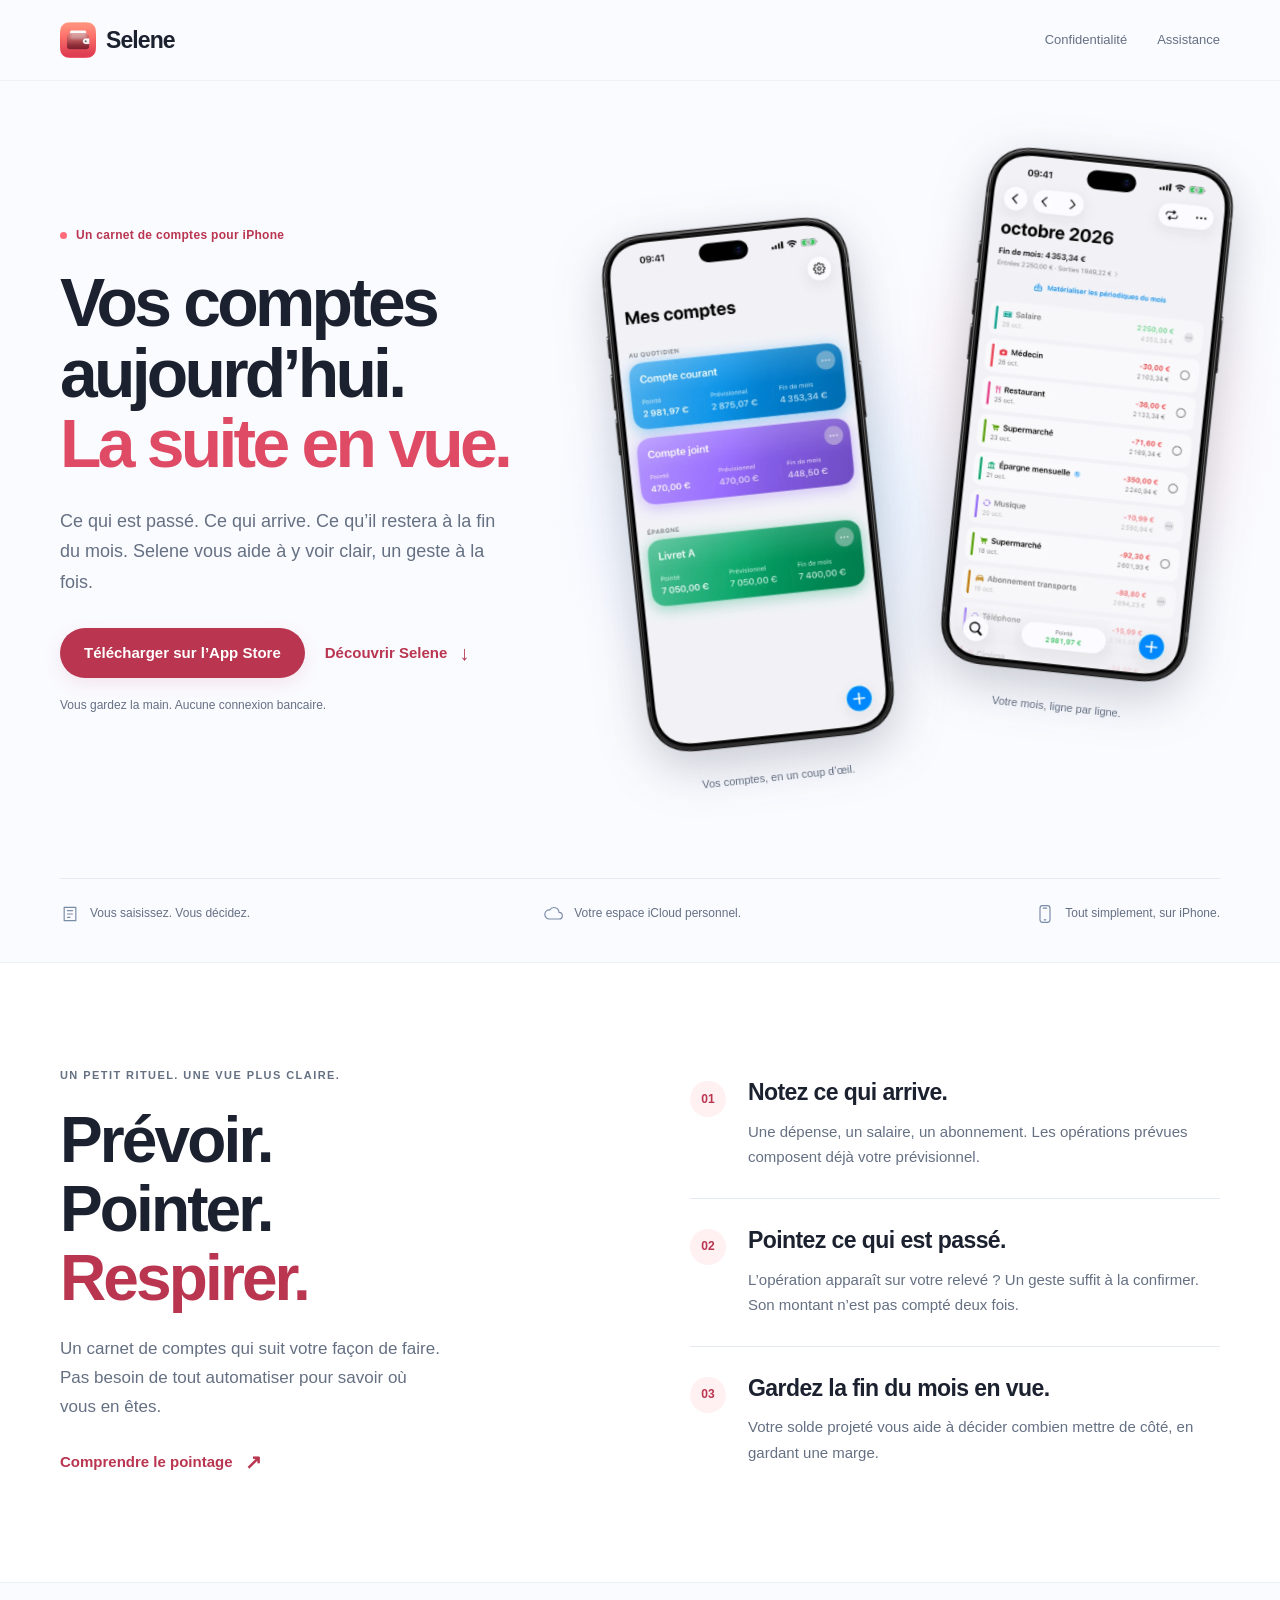
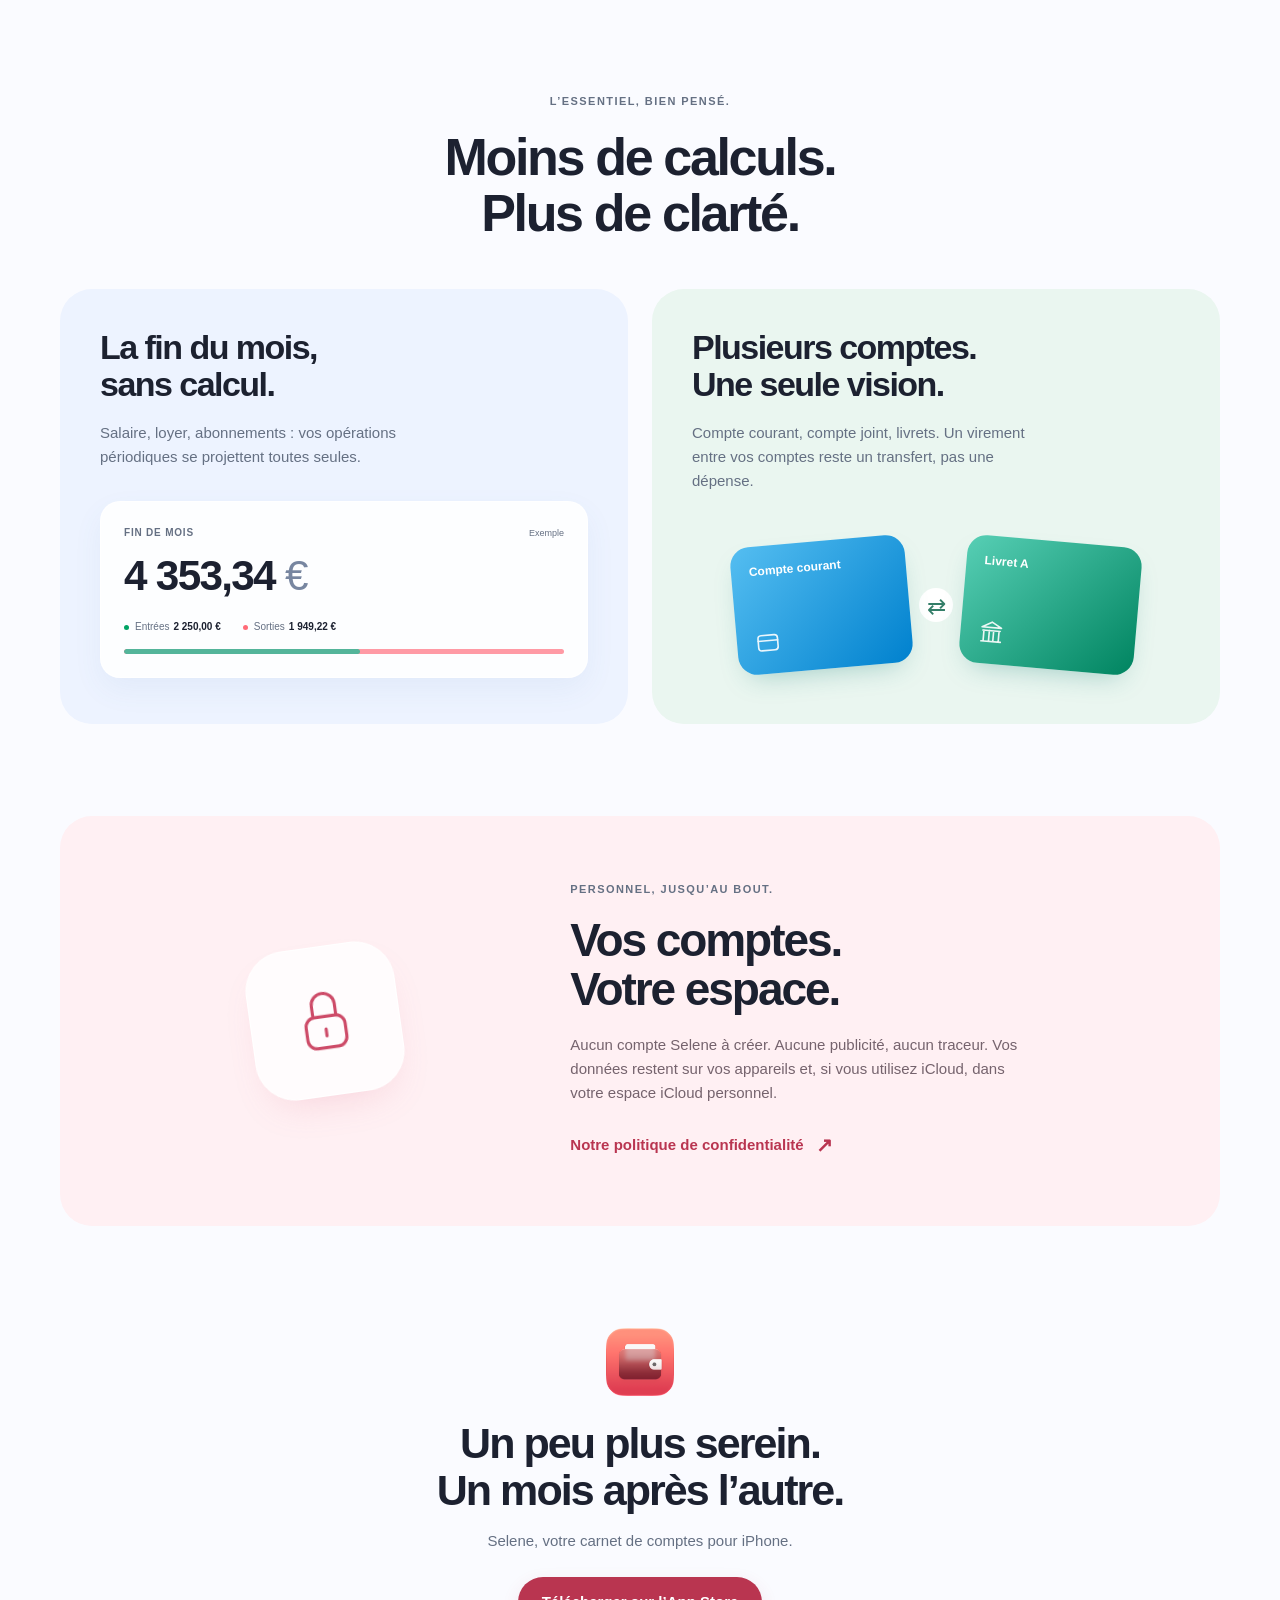
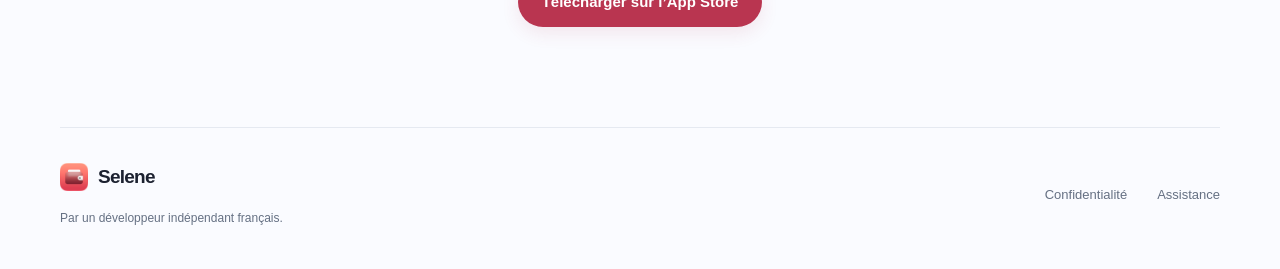
==== index.html @ f2fd514b "Publish site" ====
<!doctype html>
<html lang="fr">
<head>
  <meta charset="utf-8">
  <meta name="viewport" content="width=device-width, initial-scale=1">
  <meta name="theme-color" content="#fafbff">
  <title>Selene – Vos comptes, et la fin du mois</title>
  <meta name="description" content="Selene est un carnet de comptes pour iPhone : vous saisissez, vous pointez, et vous voyez où vous en serez à la fin du mois.">
  <link rel="icon" type="image/png" sizes="32x32" href="favicon.png">
  <link rel="icon" type="image/png" sizes="32x32" href="favicon-dark.png" media="(prefers-color-scheme: dark)">
  <link rel="apple-touch-icon" sizes="180x180" href="apple-touch-icon.png">
  <link rel="stylesheet" href="style.css">
</head>
<body>
  <a class="skip-link" href="#contenu">Aller au contenu</a>
  <header class="site-header">
    <div class="header-inner">
      <a class="brand" href="index.html" aria-label="Selene, accueil"><img src="icon.png" alt="" width="36" height="36">Selene</a>
      <nav aria-label="Navigation principale">
        <a href="confidentialite.html">Confidentialité</a>
        <a href="assistance.html">Assistance</a>
      </nav>
    </div>
  </header>

  <main id="contenu">
    <section class="hero section-shell" aria-labelledby="hero-title">
      <div class="hero-copy">
        <p class="eyebrow"><span class="status-dot" aria-hidden="true"></span> Un carnet de comptes pour iPhone</p>
        <h1 id="hero-title">Vos comptes<br> aujourd’hui.<br><span>La suite en vue.</span></h1>
        <p class="hero-description">Ce qui est passé. Ce qui arrive. Ce qu’il restera à la fin du mois. Selene vous aide à y voir clair, un geste à la fois.</p>
        <div class="hero-actions">
          <a class="button button-primary" href="https://apps.apple.com/fr/app/selene-comptes-budget/id6821384647">Télécharger sur l’App Store</a>
          <a class="text-link" href="#fonctionnement">Découvrir Selene <span aria-hidden="true">↓</span></a>
        </div>
        <p class="hero-note">Vous gardez la main. Aucune connexion bancaire.</p>
      </div>

      <div class="hero-art" aria-label="Aperçus de l’application Selene">
        <div class="art-glow glow-blue" aria-hidden="true"></div>
        <div class="art-glow glow-coral" aria-hidden="true"></div>
        <figure class="device device-accounts">
          <img src="captures/comptes.webp" alt="Mes comptes : un compte courant bleu, un compte joint violet et un Livret A vert, avec les soldes pointé, prévisionnel et de fin de mois." width="640" height="1307" fetchpriority="high">
          <figcaption>Vos comptes, en un coup d’œil.</figcaption>
        </figure>
        <figure class="device device-operations">
          <img src="captures/operations.webp" alt="Les opérations d’octobre : salaire, restaurant, courses et épargne, classées par catégorie, avec le solde après chaque ligne." width="640" height="1307" fetchpriority="high">
          <figcaption>Votre mois, ligne par ligne.</figcaption>
        </figure>
      </div>
    </section>

    <div class="principles section-shell" aria-label="L’essentiel de Selene">
      <p><svg viewBox="0 0 24 24" aria-hidden="true"><path d="M5 4h14v16H5zM9 8h6M9 12h6M9 16h3"/></svg>Vous saisissez. Vous décidez.</p>
      <p><svg viewBox="0 0 24 24" aria-hidden="true"><path d="M6 18h12a4 4 0 0 0 0-8 6 6 0 0 0-11-3 4.5 4.5 0 0 0-1 11Z"/></svg>Votre espace iCloud personnel.</p>
      <p><svg viewBox="0 0 24 24" aria-hidden="true"><rect x="6" y="2" width="12" height="20" rx="3"/><path d="M10 5h4M11 19h2"/></svg>Tout simplement, sur iPhone.</p>
    </div>

    <section id="fonctionnement" class="routine-section" aria-labelledby="routine-title">
      <div class="section-shell routine-layout">
        <div class="routine-copy">
          <p class="eyebrow">UN PETIT RITUEL. UNE VUE PLUS CLAIRE.</p>
          <h2 id="routine-title">Prévoir.<br> Pointer.<br> <span>Respirer.</span></h2>
          <p class="section-description">Un carnet de comptes qui suit votre façon de faire. Pas besoin de tout automatiser pour savoir où vous en êtes.</p>
          <a class="text-link" href="assistance.html">Comprendre le pointage <span aria-hidden="true">↗</span></a>
        </div>
        <ol class="routine-steps">
          <li>
            <span class="step-number" aria-hidden="true">01</span>
            <div><h3>Notez ce qui arrive.</h3><p>Une dépense, un salaire, un abonnement. Les opérations prévues composent déjà votre prévisionnel.</p></div>
          </li>
          <li>
            <span class="step-number" aria-hidden="true">02</span>
            <div><h3>Pointez ce qui est passé.</h3><p>L’opération apparaît sur votre relevé ? Un geste suffit à la confirmer. Son montant n’est pas compté deux fois.</p></div>
          </li>
          <li>
            <span class="step-number" aria-hidden="true">03</span>
            <div><h3>Gardez la fin du mois en vue.</h3><p>Votre solde projeté vous aide à décider combien mettre de côté, en gardant une marge.</p></div>
          </li>
        </ol>
      </div>
    </section>

    <section class="features-section section-shell" aria-labelledby="features-title">
      <div class="section-heading">
        <p class="eyebrow">L’ESSENTIEL, BIEN PENSÉ.</p>
        <h2 id="features-title">Moins de calculs.<br>Plus de clarté.</h2>
      </div>
      <div class="feature-panels">
        <article class="feature-panel forecast-panel">
          <div class="panel-copy"><h3>La fin du mois,<br>sans calcul.</h3><p>Salaire, loyer, abonnements : vos opérations périodiques se projettent toutes seules.</p></div>
          <div class="forecast-example" role="img" aria-label="Exemple issu de la capture : solde de fin de mois de 4 353,34 euros, entrées de 2 250 euros et sorties de 1 949,22 euros.">
            <p class="example-label">FIN DE MOIS <span>Exemple</span></p>
            <p class="example-amount">4 353,34 <span>€</span></p>
            <div class="example-totals"><span><i class="amount-dot income-dot" aria-hidden="true"></i>Entrées <strong>2 250,00 €</strong></span><span><i class="amount-dot outcome-dot" aria-hidden="true"></i>Sorties <strong>1 949,22 €</strong></span></div>
            <div class="example-track" aria-hidden="true"><span></span></div>
          </div>
        </article>
        <article class="feature-panel accounts-panel">
          <div class="panel-copy"><h3>Plusieurs comptes.<br>Une seule vision.</h3><p>Compte courant, compte joint, livrets. Un virement entre vos comptes reste un transfert, pas une dépense.</p></div>
          <div class="transfer-example" role="img" aria-label="Illustration d’un transfert entre un compte courant et un Livret A.">
            <div class="mini-account mini-current"><span>Compte courant</span><svg viewBox="0 0 24 24" aria-hidden="true"><rect x="3" y="5" width="18" height="14" rx="3"/><path d="M3 10h18"/></svg></div>
            <span class="transfer-symbol" aria-hidden="true">⇄</span>
            <div class="mini-account mini-savings"><span>Livret A</span><svg viewBox="0 0 24 24" aria-hidden="true"><path d="M4 10h16M5 10v9M10 10v9M14 10v9M19 10v9M3 20h18M3 7l9-5 9 5z"/></svg></div>
          </div>
        </article>
      </div>
    </section>

    <section id="vie-privee" class="privacy-section section-shell" aria-labelledby="privacy-title">
      <div class="privacy-panel">
        <div class="privacy-symbol" aria-hidden="true"><svg viewBox="0 0 64 64"><rect x="15" y="28" width="34" height="27" rx="8"/><path d="M22 28V18a10 10 0 0 1 20 0v10M32 39v6"/></svg></div>
        <div class="privacy-copy"><p class="eyebrow">PERSONNEL, JUSQU’AU BOUT.</p><h2 id="privacy-title">Vos comptes.<br>Votre espace.</h2><p>Aucun compte Selene à créer. Aucune publicité, aucun traceur. Vos données restent sur vos appareils et, si vous utilisez iCloud, dans votre espace iCloud personnel.</p><a class="text-link" href="confidentialite.html">Notre politique de confidentialité <span aria-hidden="true">↗</span></a></div>
      </div>
    </section>

    <section class="closing section-shell" aria-labelledby="closing-title">
      <img src="icon.png" alt="" width="68" height="68" loading="lazy">
      <h2 id="closing-title">Un peu plus serein.<br>Un mois après l’autre.</h2>
      <p>Selene, votre carnet de comptes pour iPhone.</p>
      <a class="button button-primary" href="https://apps.apple.com/fr/app/selene-comptes-budget/id6821384647">Télécharger sur l’App Store</a>
    </section>
  </main>

  <footer class="site-footer section-shell">
    <div><a class="brand footer-brand" href="index.html"><img src="icon.png" alt="" width="28" height="28">Selene</a><p>Par un développeur indépendant français.</p></div>
    <nav aria-label="Liens utiles"><a href="confidentialite.html">Confidentialité</a><a href="assistance.html">Assistance</a></nav>
  </footer>
</body>
</html>
---- style.css ----
/* Shared identity: coral icon, cool whites, blue and green account accents. */
:root {
  color-scheme: light;
  --background: #fafbff;
  --surface: #fff;
  --text: #1c2130;
  --muted: #657083;
  --accent: #b93550;
  --coral: #ff6b78;
  --blue: #008ee8;
  --green: #00a364;
  --border: #e5e9f1;
  --shell: 1160px;
  font-family: -apple-system, BlinkMacSystemFont, "Segoe UI", sans-serif;
  scroll-behavior: smooth;
  scroll-padding-top: 100px;
}
* { box-sizing: border-box; }
body { margin: 0; background: var(--background); color: var(--text); font-size: 17px; line-height: 1.6; -webkit-text-size-adjust: 100%; }
img { max-width: 100%; display: block; }
a { color: var(--accent); text-underline-offset: 4px; }
a:hover { text-decoration-thickness: 2px; }
a:focus-visible, summary:focus-visible { outline: 3px solid var(--blue); outline-offset: 6px; border-radius: 6px; }
h1, h2, h3, p, figure { margin: 0; }
h1, h2, h3 { line-height: 1.08; letter-spacing: -.045em; }
h1, h2 { font-weight: 750; }
p + p { margin-top: 1rem; }
.section-shell { width: min(var(--shell), calc(100% - 80px)); margin-inline: auto; }
.skip-link { position: fixed; top: 10px; left: 10px; z-index: 10; padding: 10px 18px; background: var(--surface); transform: translateY(-180%); }
.skip-link:focus { transform: translateY(0); }
.eyebrow { font-size: 11px; line-height: 1.5; letter-spacing: .13em; font-weight: 650; color: var(--muted); }
.status-dot { display: inline-block; flex: 0 0 auto; width: 7px; height: 7px; border-radius: 50%; background: var(--coral); }
.text-link { display: inline-flex; align-items: center; gap: 12px; font-size: 15px; font-weight: 600; text-decoration: none; }
.text-link:hover { text-decoration: underline; }
.text-link span { font-size: 20px; }
.button { display: inline-flex; gap: 22px; align-items: center; justify-content: center; min-height: 50px; padding: 12px 24px; border-radius: 100px; font-size: 15px; font-weight: 650; text-decoration: none; transition: transform .2s, background-color .2s, box-shadow .2s; }
.button-primary { color: white; background: var(--accent); box-shadow: 0 6px 18px #b935501c; }
.button-primary:hover { background: #a32c45; transform: translateY(-2px); box-shadow: 0 9px 24px #b9355026; }
.button-primary span { font-size: 21px; line-height: 1; }

/* Navigation and footer shared by all three pages. */
.site-header { position: sticky; top: 0; z-index: 5; background: #fafbffdf; border-bottom: 1px solid #e5e9f18a; -webkit-backdrop-filter: blur(20px); backdrop-filter: blur(20px); }
.header-inner { width: min(var(--shell), calc(100% - 80px)); height: 80px; margin-inline: auto; display: flex; align-items: center; justify-content: space-between; gap: 24px; }
.brand { display: inline-flex; align-items: center; gap: 10px; font-size: 23px; font-weight: 700; letter-spacing: -.04em; color: var(--text); text-decoration: none; }
.site-header nav, .site-footer nav { display: flex; gap: 30px; align-items: center; }
.site-header nav a { color: var(--muted); font-size: 13px; text-decoration: none; padding-block: 12px; min-height: 44px; display: inline-flex; align-items: center; }
.site-header nav a:hover, .site-header nav a[aria-current="page"] { color: var(--accent); }
.site-footer { display: flex; justify-content: space-between; align-items: center; gap: 30px; border-top: 1px solid var(--border); padding-block: 34px 40px; }
.footer-brand { font-size: 19px; }
.site-footer p { font-size: 12px; color: var(--muted); margin-top: 10px; }
.site-footer nav a { font-size: 13px; text-decoration: none; color: var(--muted); }
.site-footer nav a:hover { color: var(--accent); }

/* Landing: editorial introduction and real app screenshots. */
.hero { display: grid; grid-template-columns: .92fr 1.08fr; align-items: center; gap: 28px; padding-block: 62px 35px; }
.hero-copy { min-width: 0; padding-bottom: 45px; animation: arrive .65s ease-out both; }
.hero-copy .eyebrow { display: flex; align-items: center; gap: 9px; font-size: 12px; letter-spacing: .025em; color: var(--accent); margin-bottom: 24px; }
.hero h1 { font-size: clamp(52px, 5.3vw, 76px); line-height: 1.04; letter-spacing: -.055em; }
.hero h1 span { color: #df4b64; }
.hero-description { max-width: 440px; color: var(--muted); font-size: 18px; line-height: 1.7; margin-top: 26px; }
.hero-actions { display: flex; align-items: center; gap: 20px; flex-wrap: wrap; margin-top: 30px; }
.hero-note { color: var(--muted); font-size: 12px; margin-top: 18px; }
.hero-art { position: relative; min-width: 0; height: 700px; isolation: isolate; }
.art-glow { position: absolute; z-index: -1; pointer-events: none; border-radius: 50%; filter: blur(18px); }
.glow-blue { width: 440px; height: 440px; left: -8%; top: 21%; background: radial-gradient(circle, #d0eaff 0%, #e1edff60 46%, transparent 70%); }
.glow-coral { width: 370px; height: 490px; right: -8%; top: 3%; background: radial-gradient(ellipse, #ffe1e6 0%, #ffeaf052 50%, transparent 72%); }
.device { position: absolute; width: 258px; }
.device-accounts { left: 2%; top: 78px; transform: rotate(-6deg); z-index: 2; animation: phone-arrive .85s .12s ease-out both; --angle: -6deg; }
.device-operations { right: 1%; top: 8px; transform: rotate(6deg); z-index: 1; animation: phone-arrive .85s .2s ease-out both; --angle: 6deg; }
.device img { width: 100%; height: auto; filter: drop-shadow(0 16px 24px #333c5040); }
.device figcaption { text-align: center; font-size: 11px; font-weight: 500; color: var(--muted); margin-top: 22px; }
.principles { display: flex; justify-content: space-between; align-items: center; gap: 24px; border-top: 1px solid var(--border); padding-block: 25px 38px; }
.principles p { display: flex; align-items: center; gap: 10px; font-size: 12px; color: var(--muted); margin: 0; }
.principles svg { flex: 0 0 auto; width: 20px; height: 20px; fill: none; stroke: #7a8ba6; stroke-width: 1.4; stroke-linecap: round; stroke-linejoin: round; }

/* Product story: an everyday ritual, then two concrete use cases. */
.routine-section { background: var(--surface); border-block: 1px solid #edf0f5; padding-block: 104px; }
.routine-layout { display: grid; grid-template-columns: 1fr 1fr; gap: 100px; align-items: center; }
.routine-copy h2 { font-size: 64px; margin-block: 22px; }
.routine-copy h2 span { color: var(--accent); }
.section-description { font-size: 17px; color: var(--muted); max-width: 380px; line-height: 1.7; }
.routine-copy .text-link { margin-top: 24px; }
.routine-steps { list-style: none; padding: 0; margin: 0; }
.routine-steps li { display: flex; align-items: flex-start; gap: 22px; padding-block: 28px; border-bottom: 1px solid var(--border); }
.routine-steps li:first-child { padding-top: 0; }
.routine-steps li:last-child { border-bottom: 0; padding-bottom: 0; }
.step-number { font-size: 12px; font-weight: 650; color: var(--accent); background: #fff0f2; border-radius: 50%; width: 36px; height: 36px; flex: 0 0 36px; display: grid; place-items: center; margin-top: 2px; }
.routine-steps h3 { font-size: 23px; letter-spacing: -.025em; line-height: 1.2; }
.routine-steps p { color: var(--muted); font-size: 15px; line-height: 1.7; margin-top: 12px; }
.features-section { padding-block: 110px 92px; }
.section-heading { text-align: center; margin-bottom: 48px; }
.section-heading h2 { font-size: 52px; margin-top: 20px; }
.feature-panels { display: grid; grid-template-columns: 1fr 1fr; gap: 24px; }
.feature-panel { min-width: 0; min-height: 435px; padding: 40px; border-radius: 32px; overflow: hidden; }
.forecast-panel { background: #edf3ff; }
.accounts-panel { background: #eaf6f0; }
.panel-copy h3 { font-size: 34px; }
.panel-copy p { color: var(--muted); font-size: 15px; max-width: 355px; margin-top: 18px; }
.forecast-example { background: #ffffffd9; border: 1px solid #ffffffed; box-shadow: 0 12px 30px #5277b211; border-radius: 20px; margin-top: 32px; padding: 23px; }
.example-label { font-size: 10px; color: var(--muted); font-weight: 650; letter-spacing: .08em; display: flex; justify-content: space-between; align-items: center; }
.example-label span { font-size: 9px; letter-spacing: 0; font-weight: 400; }
.example-amount { font-size: clamp(32px, 3.3vw, 44px); font-weight: 700; letter-spacing: -.04em; line-height: 1.2; margin-top: 10px; font-variant-numeric: tabular-nums; }
.example-amount > span { font-weight: 400; color: #7786a0; }
.example-totals { display: flex; gap: 22px; margin-top: 18px; font-size: 10px; color: var(--muted); }
.example-totals > span { display: flex; flex-wrap: wrap; gap: 4px; align-items: center; }
.example-totals strong { font-weight: 600; color: var(--text); }
.amount-dot { display: inline-block; width: 5px; height: 5px; border-radius: 50%; margin-right: 2px; }
.income-dot { background: var(--green); }
.outcome-dot { background: var(--coral); }
.example-track { height: 5px; margin-top: 14px; border-radius: 10px; background: #ff9aa5; overflow: hidden; }
.example-track span { display: block; width: 53.58%; height: 100%; border-radius: 10px; background: #54b59a; }
.transfer-example { display: flex; align-items: center; justify-content: center; gap: 10px; margin-top: 48px; }
.mini-account { min-width: 0; flex: 1; height: 128px; max-width: 175px; border-radius: 19px; padding: 18px; color: #fff; display: flex; flex-direction: column; justify-content: space-between; box-shadow: 0 12px 28px -12px #24887d66; }
.mini-current { background: linear-gradient(135deg, #55bef1, #0081ce); transform: rotate(-5deg); }
.mini-savings { background: linear-gradient(135deg, #57cfb5, #008460); transform: rotate(5deg); }
.mini-account span { font-size: 12px; font-weight: 600; line-height: 1.3; }
.mini-account svg { width: 26px; height: 26px; fill: none; stroke: currentColor; stroke-width: 1.5; stroke-linecap: round; stroke-linejoin: round; opacity: .9; }
.transfer-symbol { width: 34px; height: 34px; flex: 0 0 34px; display: grid; place-items: center; border-radius: 50%; color: #337e68; background: #fff; font-size: 23px; }

/* Privacy and the release state, without an inactive download button. */
.privacy-section { padding-bottom: 90px; }
.privacy-panel { display: grid; grid-template-columns: .65fr 1fr; gap: 60px; align-items: center; padding: 65px 80px; border-radius: 32px; background: #fff0f3; }
.privacy-symbol { width: 150px; height: 150px; display: grid; place-items: center; justify-self: center; background: #ffffffc9; border: 1px solid #fff; border-radius: 40px; transform: rotate(-8deg); box-shadow: 0 18px 38px -18px #df6f8a40; }
.privacy-symbol svg { width: 74px; height: 74px; fill: none; stroke: #cd4b68; stroke-width: 2.7; stroke-linecap: round; stroke-linejoin: round; }
.privacy-copy h2 { font-size: 46px; margin-block: 18px; }
.privacy-copy p:not(.eyebrow) { color: #75636d; font-size: 15px; max-width: 465px; }
.privacy-copy .text-link { margin-top: 24px; }
.closing { text-align: center; padding-block: 12px 100px; }
.closing img { margin: 0 auto 24px; }
.closing h2 { font-size: 43px; }
.closing > p { color: var(--muted); font-size: 15px; margin-top: 16px; }
.closing .button { margin-top: 24px; }

/* Assistance and privacy: common document heading, readable article and index. */
.document-main { padding-block: 66px 92px; }
.document-heading { max-width: 800px; margin-bottom: 44px; }
.document-heading .eyebrow { color: var(--accent); }
.document-heading h1 { font-size: clamp(40px, 4.5vw, 60px); margin-top: 20px; }
.document-heading .lead { color: var(--muted); font-size: 18px; line-height: 1.7; max-width: 680px; margin-top: 20px; }
.updated { color: var(--muted); font-size: 12px; margin-top: 20px; }
.document-layout { display: grid; grid-template-columns: 220px minmax(0, 740px); gap: 70px; align-items: start; }
.document-index { position: sticky; top: 115px; }
.document-index .eyebrow { margin-bottom: 16px; }
.document-index nav { display: flex; flex-direction: column; gap: 13px; }
.document-index a { color: var(--muted); font-size: 13px; line-height: 1.5; text-decoration: none; }
.document-index a:hover { color: var(--accent); }
.article { min-width: 0; }
.article section { margin-top: 36px; scroll-margin-top: 105px; }
.article h2 { font-size: 23px; letter-spacing: -.025em; margin-bottom: 14px; line-height: 1.25; }
.article p, .article li { font-size: 15px; line-height: 1.85; color: #536075; }
.article ul { margin: 0; padding-left: 21px; }
.article li + li { margin-top: 7px; }
.article strong { color: var(--text); font-weight: 600; }
.summary-card { padding: 26px 30px; background: #fff0f3; border: 1px solid #ffe3e8; border-radius: 22px; }
.summary-card p { color: #745365; }
.summary-card .summary-title { font-size: 19px; font-weight: 650; line-height: 1.3; letter-spacing: -.02em; margin-bottom: 10px; color: var(--text); }
.contact-card { background: #fff; border: 1px solid var(--border); border-radius: 26px; padding: 30px; margin-bottom: 34px; }
.contact-card .contact-icon { width: 44px; height: 44px; border-radius: 14px; color: var(--accent); background: #fff0f3; display: grid; place-items: center; margin-bottom: 18px; }
.contact-icon svg { width: 23px; height: 23px; fill: none; stroke: currentColor; stroke-width: 1.5; stroke-linecap: round; stroke-linejoin: round; }
.contact-card h2 { margin-bottom: 10px; font-size: 25px; }
.contact-card p { color: var(--muted); font-size: 14px; max-width: 620px; }
.contact-card .button { margin-top: 22px; }
.contact-card .contact-address { font-size: 12px; margin-top: 12px; overflow-wrap: anywhere; }
.faq-heading { font-size: 28px; margin-bottom: 22px; }
.faq-list { border: 1px solid var(--border); background: #fff; border-radius: 22px; overflow: hidden; }
.faq-list details + details { border-top: 1px solid var(--border); }
.faq-list summary { list-style: none; cursor: pointer; padding: 22px 56px 22px 25px; position: relative; font-size: 16px; font-weight: 600; line-height: 1.5; letter-spacing: -.015em; }
.faq-list summary:focus-visible { outline-offset: -5px; border-radius: 10px; }
.faq-list summary::-webkit-details-marker { display: none; }
.faq-list summary::after { content: "+"; position: absolute; right: 25px; top: 20px; font-size: 22px; line-height: 1.2; font-weight: 400; color: var(--accent); }
.faq-list details[open] summary::after { content: "−"; }
.faq-list details[open] summary { color: var(--accent); padding-bottom: 12px; }
.faq-list details p { padding: 0 25px 24px; color: #536075; font-size: 15px; line-height: 1.8; }
.help-note { display: flex; align-items: flex-start; gap: 12px; background: #edf3ff; border-radius: 18px; padding: 22px 25px; margin-top: 28px; }
.help-note > span { flex: 0 0 auto; font-size: 22px; color: #4772ad; }
.help-note p { color: #506681; font-size: 14px; }

/* Responsive layout preserves readable screenshots and document line lengths. */
@media (max-width: 1100px) {
  .hero { grid-template-columns: .9fr 1.1fr; gap: 15px; }
  .hero h1 { font-size: 60px; }
  .hero-art { height: 650px; }
  .device { width: 230px; }
  .device-accounts { left: 0; top: 80px; }
  .device-operations { right: 0; top: 0; }
  .routine-layout { gap: 55px; }
  .feature-panel { padding: 30px; }
  .document-layout { grid-template-columns: 180px minmax(0, 1fr); gap: 45px; }
}
@media (max-width: 900px) {
  .hero { grid-template-columns: minmax(0, 1fr); text-align: center; padding-top: 55px; gap: 25px; }
  .hero-copy { min-width: 0; padding-bottom: 0; }
  .hero-copy .eyebrow, .hero-actions { justify-content: center; }
  .hero h1 { font-size: 68px; }
  .hero h1 br:first-of-type { display: none; }
  .hero-description { max-width: 540px; margin-inline: auto; }
  .hero-art { width: 550px; max-width: 100%; height: 660px; margin-inline: auto; }
  .device { width: 255px; }
  .device-accounts { left: 3%; top: 65px; }
  .device-operations { right: 3%; top: 0; }
  .principles { gap: 18px; }
  .principles p { font-size: 11px; }
  .routine-section { padding-block: 75px; }
  .routine-copy h2 { font-size: 52px; }
  .routine-layout { gap: 40px; }
  .feature-panel { padding: 28px; }
  .panel-copy h3 { font-size: 29px; }
  .example-totals { gap: 10px; }
  .transfer-example { gap: 6px; }
  .mini-account { padding: 14px; }
  .privacy-panel { padding: 50px; gap: 35px; }
  .privacy-copy h2 { font-size: 40px; }
  .document-layout { grid-template-columns: 1fr; max-width: 760px; gap: 30px; }
  .document-index { position: static; }
  .document-index nav { flex-direction: row; flex-wrap: wrap; gap: 10px 22px; padding-bottom: 24px; border-bottom: 1px solid var(--border); }
  .document-index .eyebrow { display: none; }
}
@media (max-width: 640px) {
  .section-shell, .header-inner { width: calc(100% - 40px); }
  .header-inner { height: 70px; gap: 12px; }
  .brand { font-size: 21px; gap: 8px; }
  .brand img { width: 32px; height: 32px; }
  .site-header nav { gap: 17px; }
  .site-header nav a { font-size: 11px; }
  .hero { padding-top: 42px; gap: 42px; }
  .hero-copy .eyebrow { font-size: 10px; margin-bottom: 19px; }
  .hero h1 { font-size: clamp(42px, 10.9vw, 66px); }
  .hero h1 br:first-of-type { display: initial; }
  .hero-description { font-size: 16px; margin-top: 21px; max-width: 360px; }
  .hero-actions { gap: 14px; flex-direction: column; margin-top: 25px; }
  .hero-note { font-size: 10px; }
  .hero-art { width: 365px; height: 490px; }
  .device { width: min(180px, 45vw); }
  .device-accounts { left: 2%; top: 51px; }
  .device-operations { right: 2%; top: 0; }
  .device figcaption { font-size: 8px; margin-top: 14px; }
  .device-operations figcaption { padding-left: 46px; }
  .art-glow { width: 280px; height: 350px; }
  .glow-blue { left: -5%; top: 15%; }
  .glow-coral { right: -5%; }
  .principles { flex-direction: column; align-items: flex-start; gap: 14px; padding-block: 24px 32px; }
  .principles p { font-size: 12px; }
  .routine-section { padding-block: 60px; }
  .routine-layout { grid-template-columns: 1fr; gap: 38px; }
  .routine-copy h2 { font-size: 52px; }
  .routine-copy h2 span { display: block; }
  .section-description { font-size: 16px; }
  .routine-steps h3 { font-size: 21px; }
  .routine-steps li { gap: 16px; padding-block: 24px; }
  .routine-steps p { font-size: 14px; }
  .features-section { padding-block: 65px 55px; }
  .section-heading { margin-bottom: 30px; text-align: left; }
  .section-heading h2 { font-size: 42px; }
  .feature-panels { grid-template-columns: 1fr; gap: 18px; }
  .feature-panel { min-height: 0; padding: 30px; border-radius: 25px; }
  .panel-copy h3 { font-size: 31px; }
  .panel-copy p { font-size: 14px; }
  .example-amount { font-size: 39px; }
  .example-totals { gap: 15px; }
  .forecast-example { padding: 20px; }
  .transfer-example { margin-block: 35px 12px; }
  .mini-account { padding: 18px; }
  .privacy-section { padding-bottom: 60px; }
  .privacy-panel { grid-template-columns: 1fr; padding: 35px 30px; gap: 30px; border-radius: 25px; }
  .privacy-symbol { width: 88px; height: 88px; border-radius: 25px; justify-self: start; }
  .privacy-symbol svg { width: 47px; height: 47px; }
  .privacy-copy h2 { font-size: 39px; }
  .privacy-copy p:not(.eyebrow) { font-size: 14px; }
  .privacy-copy .text-link { font-size: 13px; }
  .closing { padding-block: 0 65px; }
  .closing h2 { font-size: 35px; }
  .closing > p { font-size: 13px; }
  .site-footer { align-items: flex-start; flex-direction: column; padding-block: 28px; gap: 24px; }
  .site-footer nav { gap: 26px; }
  .document-main { padding-block: 42px 60px; }
  .document-heading { margin-bottom: 30px; }
  .document-heading h1 { font-size: 40px; }
  .document-heading .lead { font-size: 16px; }
  .document-index nav { gap: 12px 20px; }
  .document-index a { font-size: 12px; }
  .summary-card { padding: 22px; }
  .article h2 { font-size: 21px; }
  .article p, .article li { font-size: 14px; }
  .contact-card { padding: 25px; }
  .faq-list summary { padding-left: 21px; font-size: 15px; }
  .faq-list details p { padding-left: 21px; padding-right: 21px; font-size: 14px; }
}
@media (max-width: 360px) {
  .section-shell, .header-inner { width: calc(100% - 32px); }
  .site-header nav { gap: 11px; }
  .site-header nav a { font-size: 10px; }
  .hero-art { height: 440px; }
  .device { width: 160px; }
  .device-accounts { left: 1%; }
  .device-operations { right: 1%; }
  .device figcaption { font-size: 7px; }
  .hero h1 { font-size: 40px; }
  .feature-panel { padding: 24px; }
  .example-amount { font-size: 34px; }
  .mini-account { padding: 12px; }
  .mini-account span { font-size: 10px; }
}

/* Entry motion is brief and never gates reading or navigation. */
@keyframes arrive { from { opacity: 0; transform: translateY(12px); } to { opacity: 1; transform: translateY(0); } }
@keyframes phone-arrive { from { opacity: 0; transform: translateY(18px) rotate(var(--angle)); } to { opacity: 1; transform: translateY(0) rotate(var(--angle)); } }
@media (prefers-reduced-motion: reduce) {
  :root { scroll-behavior: auto; }
  *, *::before, *::after { animation: none !important; transition: none !important; }
}
@media (prefers-reduced-transparency: reduce) {
  .site-header { background: var(--background); backdrop-filter: none; -webkit-backdrop-filter: none; }
}
@media print {
  .site-header { position: static; }
  .skip-link, .document-index, .hero-art, .site-footer nav { display: none; }
  .document-layout { display: block; }
  .section-shell, .header-inner { width: 100%; }
  .article section, .summary-card { break-inside: avoid; }
  body { background: white; }
}
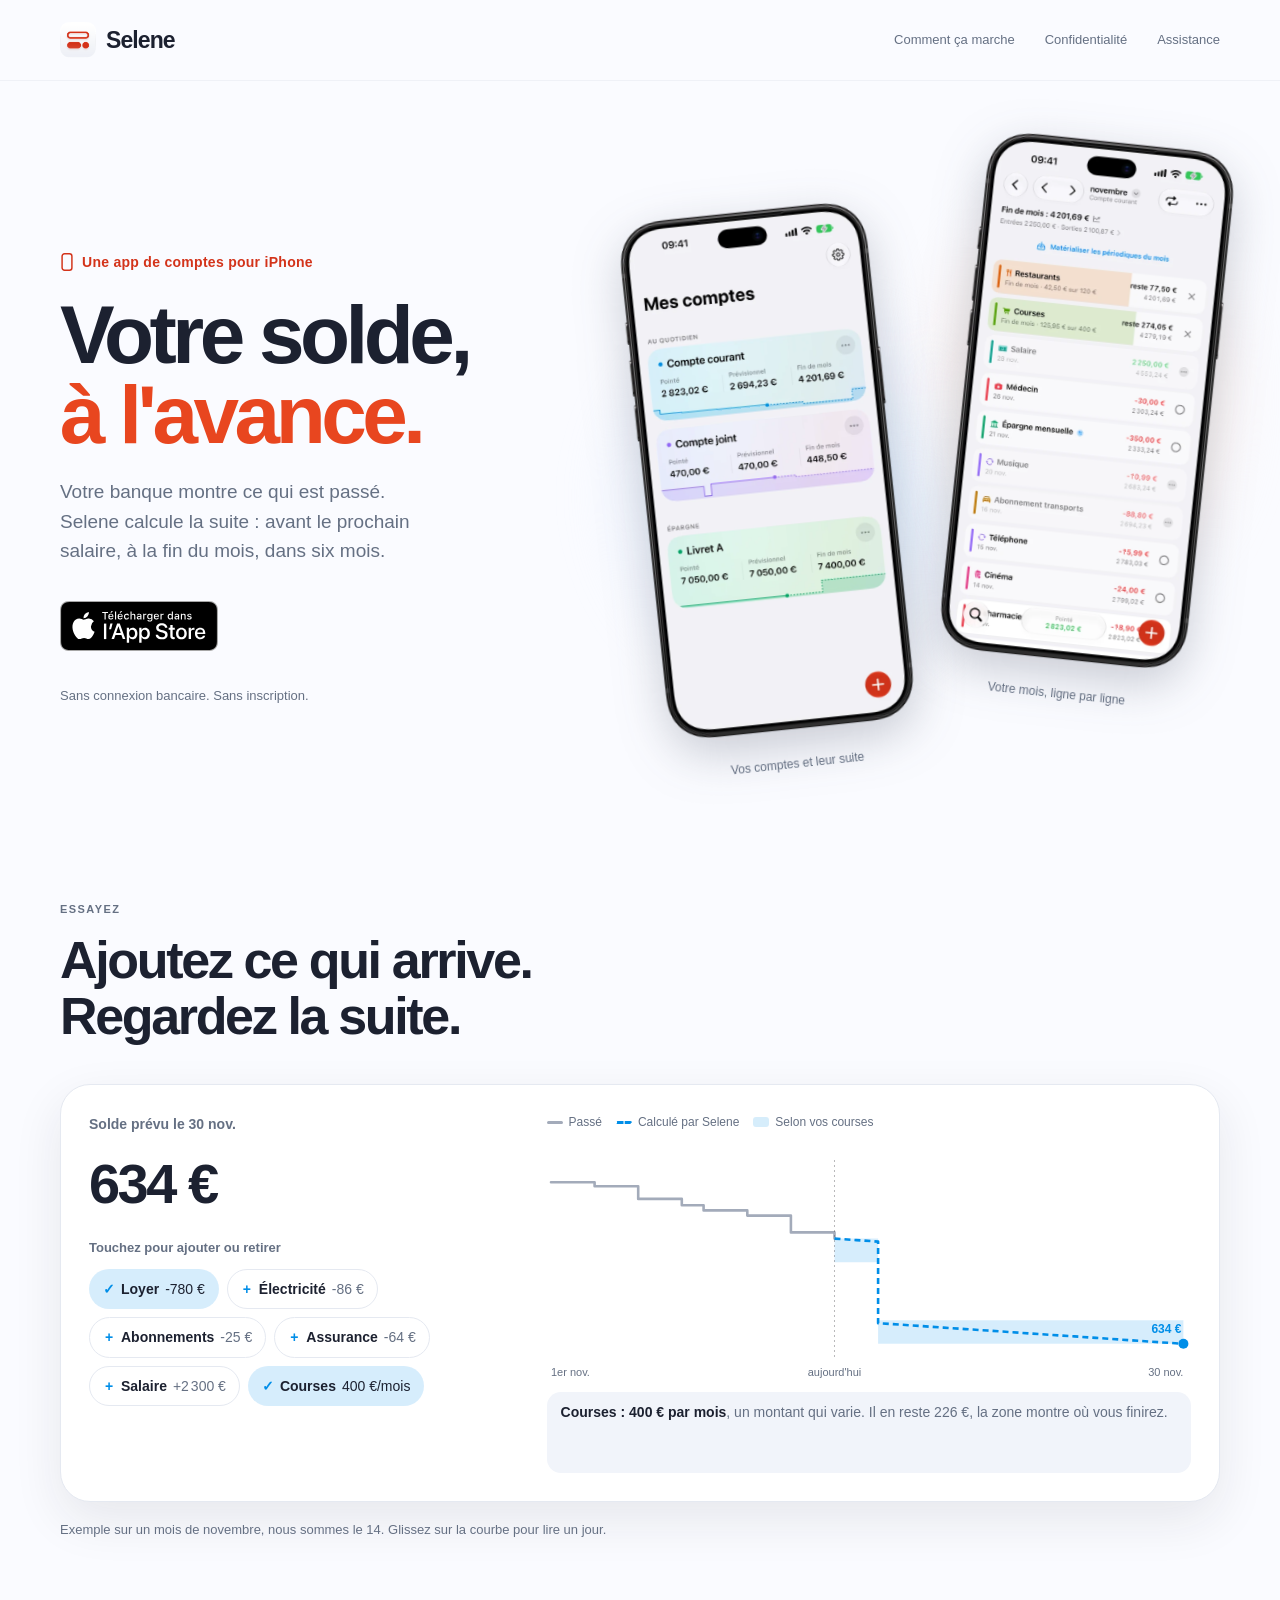
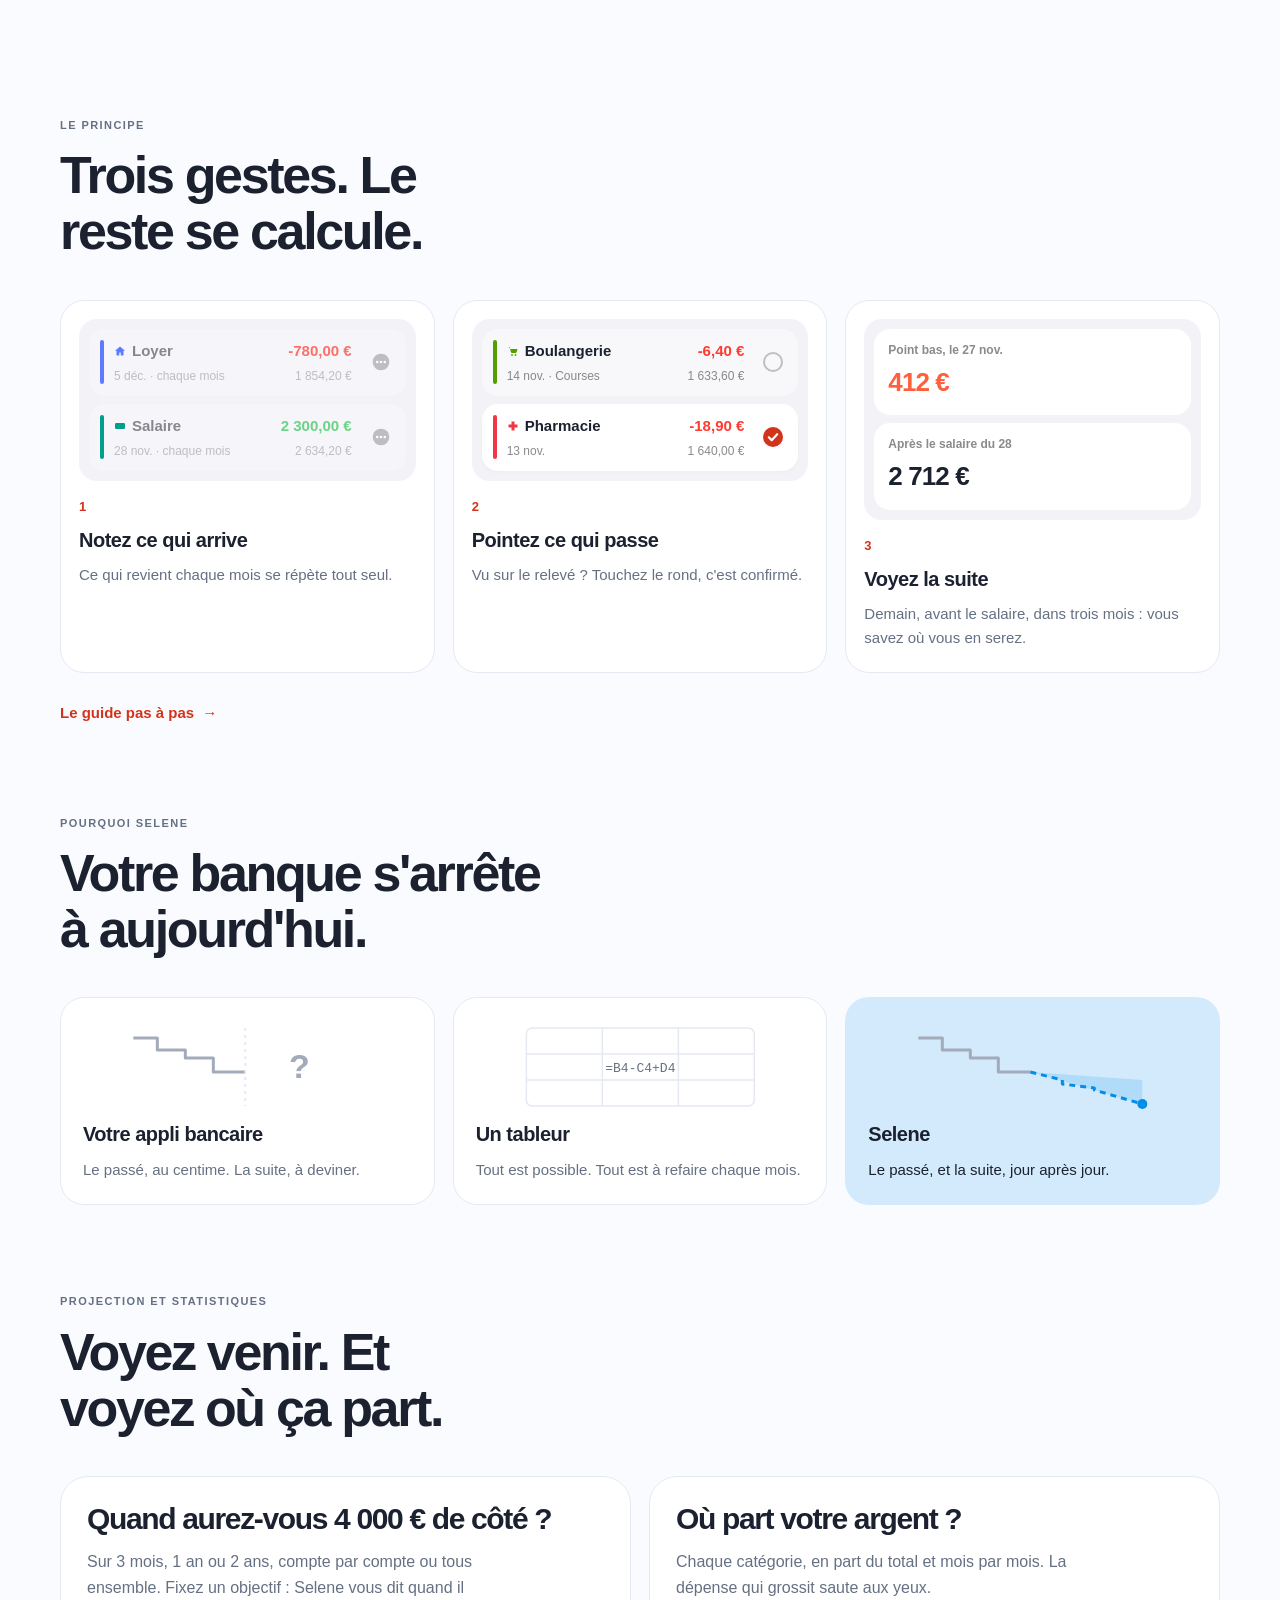
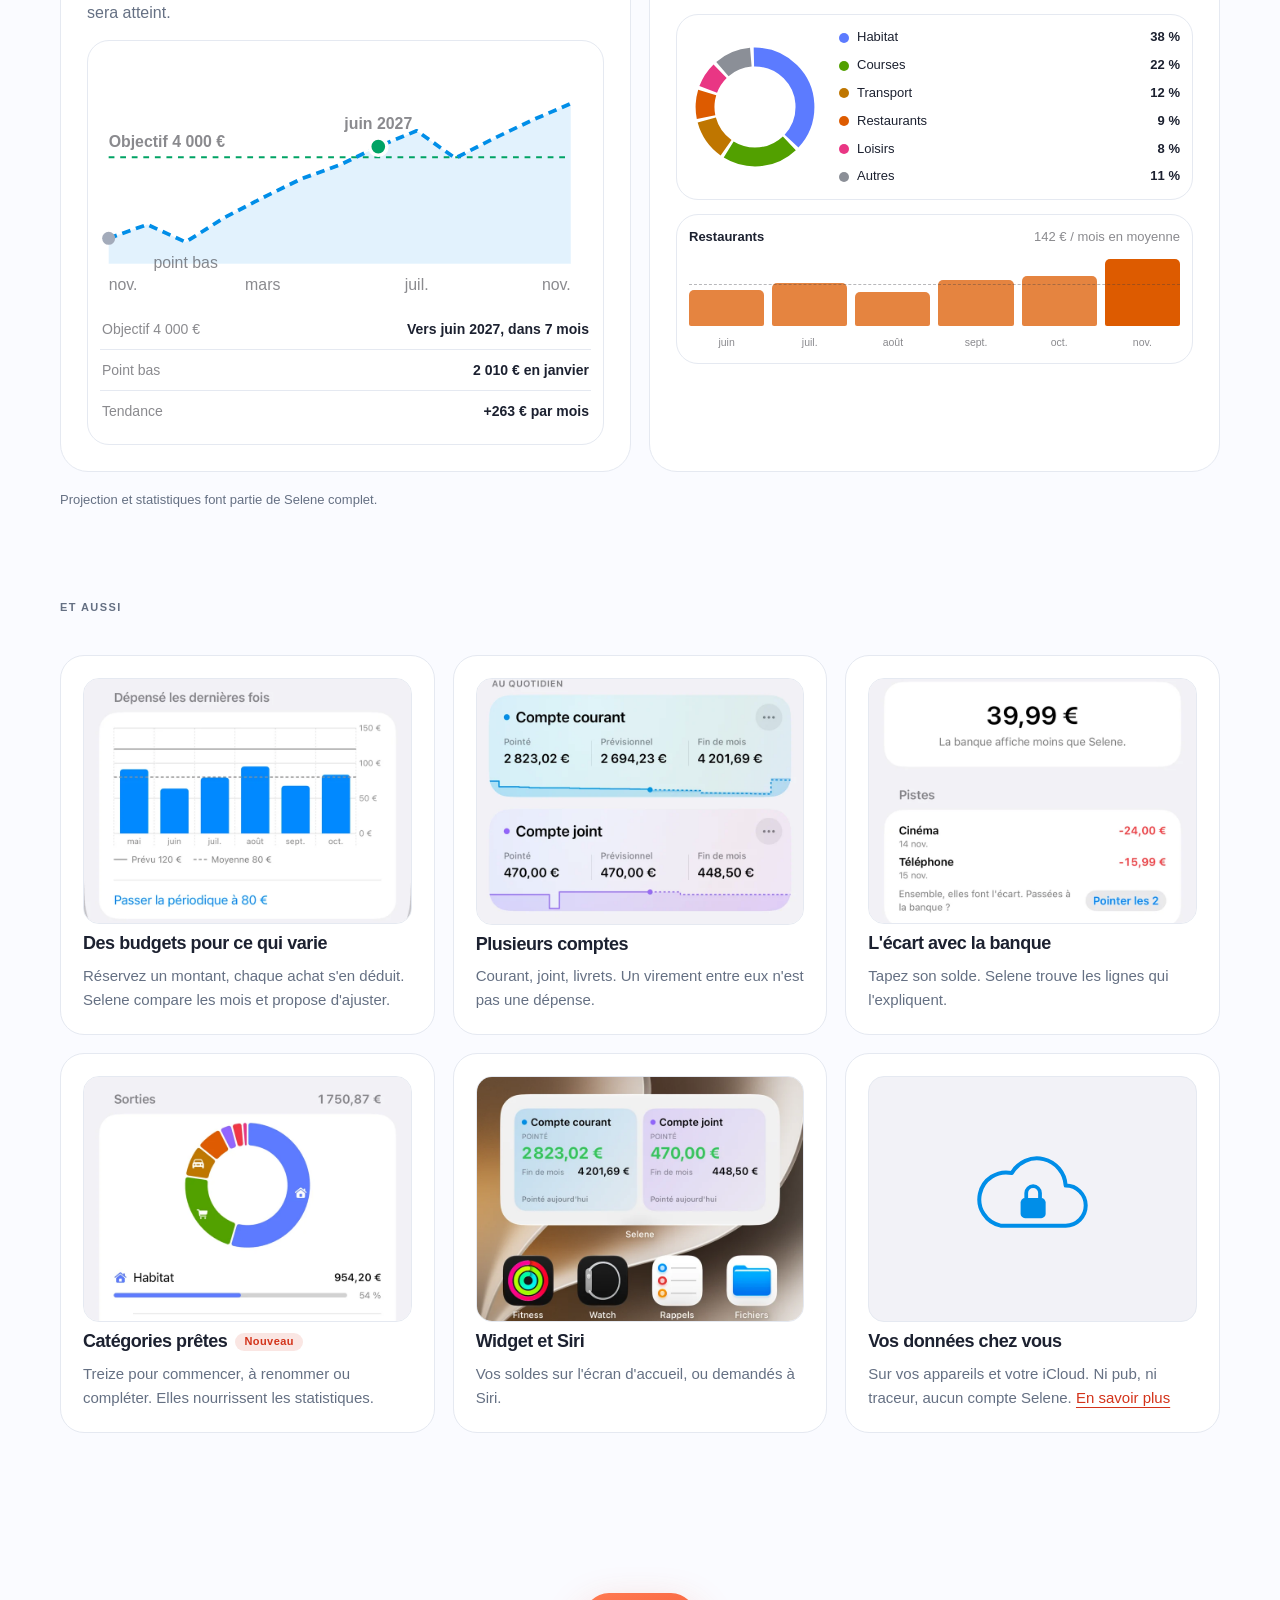
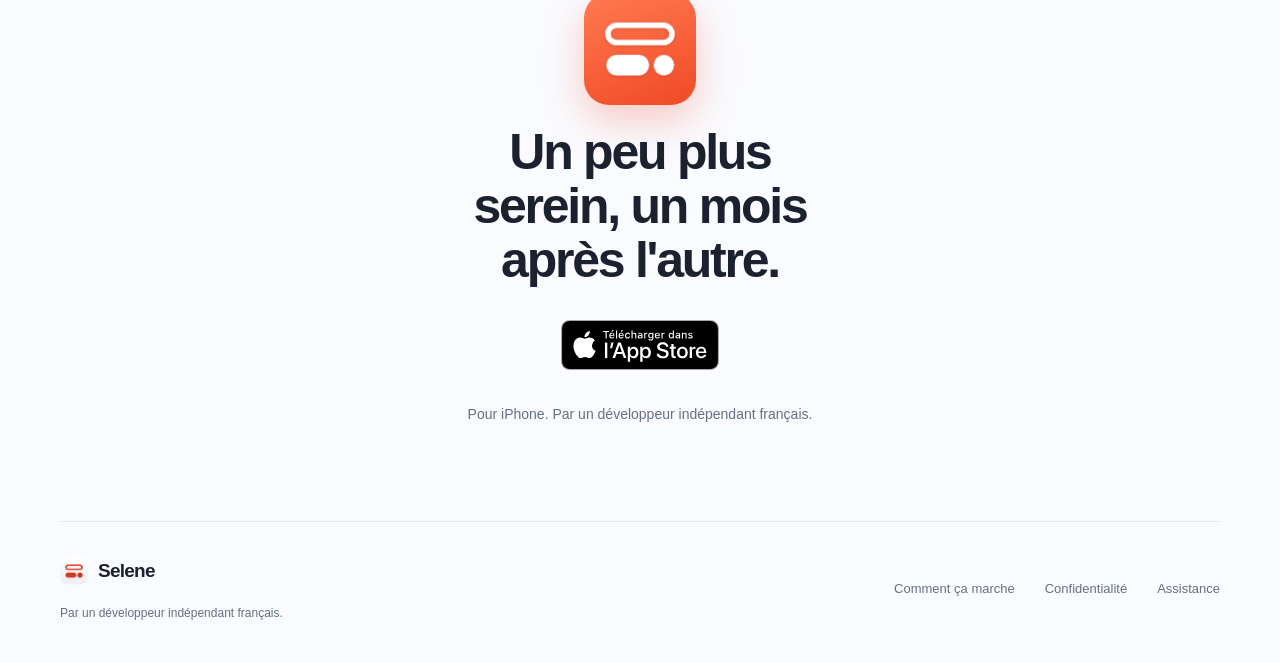
==== commit f38f6588: "Publish site" ====
--- a/index.html
+++ b/index.html
@@ -3,13 +3,29 @@
 <head>
   <meta charset="utf-8">
   <meta name="viewport" content="width=device-width, initial-scale=1">
+  <meta name="apple-itunes-app" content="app-id=6821384647">
   <meta name="theme-color" content="#fafbff">
-  <title>Selene – Vos comptes, et la fin du mois</title>
-  <meta name="description" content="Selene est un carnet de comptes pour iPhone : vous saisissez, vous pointez, et vous voyez où vous en serez à la fin du mois.">
+  <title>Selene : votre solde, à l'avance</title>
+  <meta name="description" content="Selene est une app de comptes pour iPhone. Votre banque montre ce qui est passé, Selene calcule la suite : avant le prochain salaire, à la fin du mois, dans six mois. Sans connexion bancaire.">
+  <!-- Link preview in messaging apps (Open Graph) -->
+  <meta property="og:type" content="website">
+  <meta property="og:site_name" content="Selene">
+  <meta property="og:locale" content="fr_FR">
+  <meta property="og:url" content="https://chingham.github.io/selene/">
+  <meta property="og:title" content="Selene : votre solde, à l'avance">
+  <meta property="og:description" content="Une app de comptes pour iPhone. Votre banque montre ce qui est passé, Selene calcule la suite. Sans connexion bancaire.">
+  <meta property="og:image" content="https://chingham.github.io/selene/apercu.jpg">
+  <meta property="og:image:width" content="1200">
+  <meta property="og:image:height" content="630">
+  <meta property="og:image:alt" content="Selene sur iPhone : la liste des comptes et les opérations du mois.">
+  <meta name="twitter:card" content="summary_large_image">
   <link rel="icon" type="image/png" sizes="32x32" href="favicon.png">
   <link rel="icon" type="image/png" sizes="32x32" href="favicon-dark.png" media="(prefers-color-scheme: dark)">
   <link rel="apple-touch-icon" sizes="180x180" href="apple-touch-icon.png">
-  <link rel="stylesheet" href="style.css">
+  <link rel="stylesheet" href="styles/site.css">
+  <link rel="stylesheet" href="styles/app-pieces.css">
+  <link rel="stylesheet" href="styles/home.css">
+  <script type="module" src="scripts/home.js"></script>
 </head>
 <body>
   <a class="skip-link" href="#contenu">Aller au contenu</a>
@@ -17,7 +33,8 @@
     <div class="header-inner">
       <a class="brand" href="index.html" aria-label="Selene, accueil"><img src="icon.png" alt="" width="36" height="36">Selene</a>
       <nav aria-label="Navigation principale">
-        <a href="confidentialite.html">Confidentialité</a>
+        <a href="guide.html">Comment ça marche</a>
+        <a class="optional" href="confidentialite.html">Confidentialité</a>
         <a href="assistance.html">Assistance</a>
       </nav>
     </div>
@@ -26,105 +43,285 @@
   <main id="contenu">
     <section class="hero section-shell" aria-labelledby="hero-title">
       <div class="hero-copy">
-        <p class="eyebrow"><span class="status-dot" aria-hidden="true"></span> Un carnet de comptes pour iPhone</p>
-        <h1 id="hero-title">Vos comptes<br> aujourd’hui.<br><span>La suite en vue.</span></h1>
-        <p class="hero-description">Ce qui est passé. Ce qui arrive. Ce qu’il restera à la fin du mois. Selene vous aide à y voir clair, un geste à la fois.</p>
-        <div class="hero-actions">
-          <a class="button button-primary" href="https://apps.apple.com/fr/app/selene-comptes-budget/id6821384647">Télécharger sur l’App Store</a>
-          <a class="text-link" href="#fonctionnement">Découvrir Selene <span aria-hidden="true">↓</span></a>
-        </div>
-        <p class="hero-note">Vous gardez la main. Aucune connexion bancaire.</p>
-      </div>
-
-      <div class="hero-art" aria-label="Aperçus de l’application Selene">
+        <p class="eyebrow"><svg viewBox="0 0 14 22" aria-hidden="true"><rect x="1" y="1" width="12" height="20" rx="3" fill="none" stroke="currentColor" stroke-width="1.8"/></svg>Une app de comptes pour iPhone</p>
+        <h1 id="hero-title">Votre solde, <span>à l'avance.</span></h1>
+        <p class="lede">Votre banque montre ce qui est passé. Selene calcule la suite : avant le prochain salaire, à la fin du mois, dans six mois.</p>
+        <a class="app-store-badge" href="https://apps.apple.com/fr/app/selene-comptes-budget/id6821384647"><img src="badge-app-store.svg" alt="Télécharger dans l'App Store" width="158" height="50"></a>
+        <p class="hero-note">Sans connexion bancaire. Sans inscription.</p>
+      </div>
+      <div class="hero-art" aria-label="Aperçus de l'application Selene">
         <div class="art-glow glow-blue" aria-hidden="true"></div>
         <div class="art-glow glow-coral" aria-hidden="true"></div>
         <figure class="device device-accounts">
-          <img src="captures/comptes.webp" alt="Mes comptes : un compte courant bleu, un compte joint violet et un Livret A vert, avec les soldes pointé, prévisionnel et de fin de mois." width="640" height="1307" fetchpriority="high">
-          <figcaption>Vos comptes, en un coup d’œil.</figcaption>
+          <img src="captures/appareils/comptes.webp" alt="Mes comptes : un compte courant bleu, un compte joint violet et un Livret A vert, chacun avec ses soldes pointé, prévisionnel et de fin de mois, et la courbe de son mois." width="640" height="1307" fetchpriority="high">
+          <figcaption>Vos comptes et leur suite</figcaption>
         </figure>
         <figure class="device device-operations">
-          <img src="captures/operations.webp" alt="Les opérations d’octobre : salaire, restaurant, courses et épargne, classées par catégorie, avec le solde après chaque ligne." width="640" height="1307" fetchpriority="high">
-          <figcaption>Votre mois, ligne par ligne.</figcaption>
+          <img src="captures/appareils/operations.webp" alt="Les opérations de novembre du compte courant : les budgets en tête avec ce qu'il en reste, puis le salaire, les dépenses et l'épargne, avec le solde après chaque ligne." width="640" height="1307" fetchpriority="high">
+          <figcaption>Votre mois, ligne par ligne</figcaption>
         </figure>
       </div>
     </section>
 
-    <div class="principles section-shell" aria-label="L’essentiel de Selene">
-      <p><svg viewBox="0 0 24 24" aria-hidden="true"><path d="M5 4h14v16H5zM9 8h6M9 12h6M9 16h3"/></svg>Vous saisissez. Vous décidez.</p>
-      <p><svg viewBox="0 0 24 24" aria-hidden="true"><path d="M6 18h12a4 4 0 0 0 0-8 6 6 0 0 0-11-3 4.5 4.5 0 0 0-1 11Z"/></svg>Votre espace iCloud personnel.</p>
-      <p><svg viewBox="0 0 24 24" aria-hidden="true"><rect x="6" y="2" width="12" height="20" rx="3"/><path d="M10 5h4M11 19h2"/></svg>Tout simplement, sur iPhone.</p>
-    </div>
-
-    <section id="fonctionnement" class="routine-section" aria-labelledby="routine-title">
-      <div class="section-shell routine-layout">
-        <div class="routine-copy">
-          <p class="eyebrow">UN PETIT RITUEL. UNE VUE PLUS CLAIRE.</p>
-          <h2 id="routine-title">Prévoir.<br> Pointer.<br> <span>Respirer.</span></h2>
-          <p class="section-description">Un carnet de comptes qui suit votre façon de faire. Pas besoin de tout automatiser pour savoir où vous en êtes.</p>
-          <a class="text-link" href="assistance.html">Comprendre le pointage <span aria-hidden="true">↗</span></a>
+    <section class="section try section-shell" aria-labelledby="try-title">
+      <div class="section-head">
+        <p class="eyebrow">Essayez</p>
+        <h2 id="try-title">Ajoutez ce qui arrive. Regardez la suite.</h2>
+      </div>
+      <div class="demo">
+        <div class="demo-head">
+          <p class="demo-when" id="demo-when">Solde prévu le 30 nov.</p>
+          <p class="demo-amount" id="demo-amount" aria-live="polite">634 €</p>
         </div>
-        <ol class="routine-steps">
-          <li>
-            <span class="step-number" aria-hidden="true">01</span>
-            <div><h3>Notez ce qui arrive.</h3><p>Une dépense, un salaire, un abonnement. Les opérations prévues composent déjà votre prévisionnel.</p></div>
-          </li>
-          <li>
-            <span class="step-number" aria-hidden="true">02</span>
-            <div><h3>Pointez ce qui est passé.</h3><p>L’opération apparaît sur votre relevé ? Un geste suffit à la confirmer. Son montant n’est pas compté deux fois.</p></div>
-          </li>
-          <li>
-            <span class="step-number" aria-hidden="true">03</span>
-            <div><h3>Gardez la fin du mois en vue.</h3><p>Votre solde projeté vous aide à décider combien mettre de côté, en gardant une marge.</p></div>
-          </li>
-        </ol>
-      </div>
-    </section>
-
-    <section class="features-section section-shell" aria-labelledby="features-title">
-      <div class="section-heading">
-        <p class="eyebrow">L’ESSENTIEL, BIEN PENSÉ.</p>
-        <h2 id="features-title">Moins de calculs.<br>Plus de clarté.</h2>
-      </div>
-      <div class="feature-panels">
-        <article class="feature-panel forecast-panel">
-          <div class="panel-copy"><h3>La fin du mois,<br>sans calcul.</h3><p>Salaire, loyer, abonnements : vos opérations périodiques se projettent toutes seules.</p></div>
-          <div class="forecast-example" role="img" aria-label="Exemple issu de la capture : solde de fin de mois de 4 353,34 euros, entrées de 2 250 euros et sorties de 1 949,22 euros.">
-            <p class="example-label">FIN DE MOIS <span>Exemple</span></p>
-            <p class="example-amount">4 353,34 <span>€</span></p>
-            <div class="example-totals"><span><i class="amount-dot income-dot" aria-hidden="true"></i>Entrées <strong>2 250,00 €</strong></span><span><i class="amount-dot outcome-dot" aria-hidden="true"></i>Sorties <strong>1 949,22 €</strong></span></div>
-            <div class="example-track" aria-hidden="true"><span></span></div>
-          </div>
-        </article>
-        <article class="feature-panel accounts-panel">
-          <div class="panel-copy"><h3>Plusieurs comptes.<br>Une seule vision.</h3><p>Compte courant, compte joint, livrets. Un virement entre vos comptes reste un transfert, pas une dépense.</p></div>
-          <div class="transfer-example" role="img" aria-label="Illustration d’un transfert entre un compte courant et un Livret A.">
-            <div class="mini-account mini-current"><span>Compte courant</span><svg viewBox="0 0 24 24" aria-hidden="true"><rect x="3" y="5" width="18" height="14" rx="3"/><path d="M3 10h18"/></svg></div>
-            <span class="transfer-symbol" aria-hidden="true">⇄</span>
-            <div class="mini-account mini-savings"><span>Livret A</span><svg viewBox="0 0 24 24" aria-hidden="true"><path d="M4 10h16M5 10v9M10 10v9M14 10v9M19 10v9M3 20h18M3 7l9-5 9 5z"/></svg></div>
-          </div>
-        </article>
-      </div>
-    </section>
-
-    <section id="vie-privee" class="privacy-section section-shell" aria-labelledby="privacy-title">
-      <div class="privacy-panel">
-        <div class="privacy-symbol" aria-hidden="true"><svg viewBox="0 0 64 64"><rect x="15" y="28" width="34" height="27" rx="8"/><path d="M22 28V18a10 10 0 0 1 20 0v10M32 39v6"/></svg></div>
-        <div class="privacy-copy"><p class="eyebrow">PERSONNEL, JUSQU’AU BOUT.</p><h2 id="privacy-title">Vos comptes.<br>Votre espace.</h2><p>Aucun compte Selene à créer. Aucune publicité, aucun traceur. Vos données restent sur vos appareils et, si vous utilisez iCloud, dans votre espace iCloud personnel.</p><a class="text-link" href="confidentialite.html">Notre politique de confidentialité <span aria-hidden="true">↗</span></a></div>
+        <div class="demo-lines">
+          <p class="chips-label">Touchez pour ajouter ou retirer</p>
+          <div class="chips" id="demo-chips"></div>
+        </div>
+        <div class="demo-graph">
+          <div class="legend" aria-hidden="true">
+            <span><i></i>Passé</span>
+            <span><i class="computed"></i>Calculé par Selene</span>
+            <span><i class="band"></i>Selon vos courses</span>
+          </div>
+          <svg class="chart" id="demo-chart" role="img" aria-label="Courbe du solde de novembre : le passé jusqu'au 14, puis la suite calculée avec les lignes choisies."></svg>
+          <p class="readout" id="demo-readout"></p>
+        </div>
+      </div>
+      <p class="footnote">Exemple sur un mois de novembre, nous sommes le 14. Glissez sur la courbe pour lire un jour.</p>
+    </section>
+
+    <section class="section section-shell" aria-labelledby="gestures-title">
+      <div class="section-head">
+        <p class="eyebrow">Le principe</p>
+        <h2 id="gestures-title">Trois gestes. Le reste se calcule.</h2>
+      </div>
+      <ol class="gestures">
+        <li class="gesture">
+          <div class="ios-list">
+            <div class="op virtual" style="--c:#5c7bff">
+              <span class="cat"></span>
+              <div class="op-main">
+                <div class="op-line"><span class="op-title"><svg aria-hidden="true"><use href="glyphes.svg#house"/></svg>Loyer</span><span class="op-amt neg">-780,00 €</span></div>
+                <div class="op-line sub"><span>5 déc. · chaque mois</span><span>1 854,20 €</span></div>
+              </div>
+              <svg class="ellipsis" aria-hidden="true"><use href="glyphes.svg#ellipsis"/></svg>
+            </div>
+            <div class="op virtual" style="--c:#009f8c">
+              <span class="cat"></span>
+              <div class="op-main">
+                <div class="op-line"><span class="op-title"><svg aria-hidden="true"><use href="glyphes.svg#banknote"/></svg>Salaire</span><span class="op-amt pos">2 300,00 €</span></div>
+                <div class="op-line sub"><span>28 nov. · chaque mois</span><span>2 634,20 €</span></div>
+              </div>
+              <svg class="ellipsis" aria-hidden="true"><use href="glyphes.svg#ellipsis"/></svg>
+            </div>
+          </div>
+          <span class="step">1</span>
+          <h3>Notez ce qui arrive</h3>
+          <p>Ce qui revient chaque mois se répète tout seul.</p>
+        </li>
+        <li class="gesture">
+          <div class="ios-list">
+            <div class="op planned" style="--c:#52a000">
+              <span class="cat"></span>
+              <div class="op-main">
+                <div class="op-line"><span class="op-title"><svg aria-hidden="true"><use href="glyphes.svg#cart"/></svg>Boulangerie</span><span class="op-amt neg">-6,40 €</span></div>
+                <div class="op-line sub"><span>14 nov. · Courses</span><span>1 633,60 €</span></div>
+              </div>
+              <button class="mark" type="button" data-autoplay aria-pressed="false" aria-label="Pointer Boulangerie"><span class="ring"></span><span class="ripple"></span><span class="drop"></span><svg class="tick" viewBox="0 0 24 24"><path pathLength="1" d="M6.96 12.36 10.44 15.84 17.04 8.64"/></svg></button>
+            </div>
+            <div class="op" style="--c:#f13746">
+              <span class="cat"></span>
+              <div class="op-main">
+                <div class="op-line"><span class="op-title"><svg aria-hidden="true"><use href="glyphes.svg#cross"/></svg>Pharmacie</span><span class="op-amt neg">-18,90 €</span></div>
+                <div class="op-line sub"><span>13 nov.</span><span>1 640,00 €</span></div>
+              </div>
+              <button class="mark is-on" type="button" aria-pressed="true" aria-label="Pointer Pharmacie"><span class="ring"></span><span class="ripple"></span><span class="drop"></span><svg class="tick" viewBox="0 0 24 24"><path pathLength="1" d="M6.96 12.36 10.44 15.84 17.04 8.64"/></svg></button>
+            </div>
+          </div>
+          <span class="step">2</span>
+          <h3>Pointez ce qui passe</h3>
+          <p>Vu sur le relevé ? Touchez le rond, c'est confirmé.</p>
+        </li>
+        <li class="gesture">
+          <div class="ios-list">
+            <div class="figure-card"><span class="label">Point bas, le 27 nov.</span><span class="value low">412 €</span></div>
+            <div class="figure-card"><span class="label">Après le salaire du 28</span><span class="value">2 712 €</span></div>
+          </div>
+          <span class="step">3</span>
+          <h3>Voyez la suite</h3>
+          <p>Demain, avant le salaire, dans trois mois : vous savez où vous en serez.</p>
+        </li>
+      </ol>
+      <a class="more" href="guide.html">Le guide pas à pas <span aria-hidden="true">→</span></a>
+    </section>
+
+    <section class="section tight section-shell" aria-labelledby="compare-title">
+      <div class="section-head">
+        <p class="eyebrow">Pourquoi Selene</p>
+        <h2 id="compare-title">Votre banque s'arrête à aujourd'hui.</h2>
+      </div>
+      <div class="compare">
+        <article>
+          <svg viewBox="0 0 240 92" aria-hidden="true">
+            <path d="M6 18H30V30H58V38H86V52H118" fill="none" stroke="var(--grey-line)" stroke-width="3" stroke-linejoin="round"/>
+            <line x1="118" y1="8" x2="118" y2="86" stroke="var(--border)" stroke-width="2" stroke-dasharray="3 4"/>
+            <text x="172" y="58" text-anchor="middle" font-size="34" font-weight="700" fill="var(--grey-line)">?</text>
+          </svg>
+          <h3>Votre appli bancaire</h3>
+          <p>Le passé, au centime. La suite, à deviner.</p>
+        </article>
+        <article>
+          <svg viewBox="0 0 240 92" aria-hidden="true">
+            <g fill="none" stroke="var(--border)" stroke-width="1.5">
+              <rect x="6" y="8" width="228" height="78" rx="6"/>
+              <path d="M6 34H234M6 60H234M82 8V86M158 8V86"/>
+            </g>
+            <text x="120" y="52" text-anchor="middle" font-size="13" font-family="ui-monospace, Menlo, monospace" fill="var(--muted)">=B4-C4+D4</text>
+          </svg>
+          <h3>Un tableur</h3>
+          <p>Tout est possible. Tout est à refaire chaque mois.</p>
+        </article>
+        <article class="selene">
+          <svg viewBox="0 0 240 92" aria-hidden="true">
+            <path d="M118 52L230 60L230 84Z" fill="var(--blue-soft)"/>
+            <path d="M6 18H30V30H58V38H86V52H118" fill="none" stroke="var(--grey-line)" stroke-width="3" stroke-linejoin="round"/>
+            <path d="M118 52L150 60V64L182 68V70L230 84" fill="none" stroke="var(--blue)" stroke-width="3" stroke-dasharray="6 5" stroke-linejoin="round"/>
+            <circle cx="230" cy="84" r="5" fill="var(--blue)"/>
+          </svg>
+          <h3>Selene</h3>
+          <p>Le passé, et la suite, jour après jour.</p>
+        </article>
+      </div>
+    </section>
+
+    <section class="section tight section-shell" aria-labelledby="deep-title">
+      <div class="section-head">
+        <p class="eyebrow">Projection et statistiques</p>
+        <h2 id="deep-title">Voyez venir. Et voyez où ça part.</h2>
+      </div>
+      <div class="deep">
+        <article class="projection">
+          <h3>Quand aurez-vous 4 000 € de côté ?</h3>
+          <p>Sur 3 mois, 1 an ou 2 ans, compte par compte ou tous ensemble. Fixez un objectif : Selene vous dit quand il sera atteint.</p>
+          <div class="ios-card">
+            <svg viewBox="0 0 340 170" role="img" aria-label="Projection sur un an, tous comptes : le total monte de 2 100 euros à 5 260 euros et croise l'objectif de 4 000 euros en juin 2027.">
+              <path d="M6.0 128.3L32.7 118.8L59.3 130.9L86.0 114.1L112.7 100.2L139.3 87.2L166.0 77.5L192.7 64.8L219.3 53.9L246.0 72.8L272.7 59.2L299.3 46.5L326.0 35.0L326 146L6 146Z" fill="var(--blue-soft)" opacity=".7"/>
+              <line x1="6" x2="326" y1="72.2" y2="72.2" stroke="var(--green)" stroke-width="1.5" stroke-dasharray="4 4"/>
+              <path d="M6.0 128.3L32.7 118.8L59.3 130.9L86.0 114.1L112.7 100.2L139.3 87.2L166.0 77.5L192.7 64.8L219.3 53.9L246.0 72.8L272.7 59.2L299.3 46.5L326.0 35.0" fill="none" stroke="var(--blue)" stroke-width="2.6" stroke-dasharray="6 4" stroke-linejoin="round"/>
+              <circle cx="6" cy="128.3" r="4.5" fill="var(--grey-line)"/>
+              <text x="6" y="65.2" fill="var(--green)" font-weight="650">Objectif 4 000 €</text>
+              <circle cx="192.7" cy="64.8" r="6" fill="var(--green)" stroke="var(--ios-card)" stroke-width="2.5"/>
+              <text x="192.7" y="52.8" text-anchor="middle" fill="var(--text)" font-weight="650">juin 2027</text>
+              <text x="59.3" y="148.9" text-anchor="middle">point bas</text>
+              <text x="6" y="164">nov.</text>
+              <text x="112.7" y="164" text-anchor="middle">mars</text>
+              <text x="219.3" y="164" text-anchor="middle">juil.</text>
+              <text x="326" y="164" text-anchor="end">nov.</text>
+            </svg>
+            <div class="facts">
+              <div><span>Objectif 4 000 €</span><b>Vers juin 2027, dans 7 mois</b></div>
+              <div><span>Point bas</span><b>2 010 € en janvier</b></div>
+              <div><span>Tendance</span><b>+263 € par mois</b></div>
+            </div>
+          </div>
+        </article>
+        <article>
+          <h3>Où part votre argent ?</h3>
+          <p>Chaque catégorie, en part du total et mois par mois. La dépense qui grossit saute aux yeux.</p>
+          <div class="ios-card">
+            <div class="stats">
+              <svg viewBox="0 0 42 42" aria-hidden="true">
+                <g fill="none" stroke-width="6">
+                  <circle cx="21" cy="21" r="15.9" pathLength="100" stroke="#5c7bff" stroke-dasharray="37 63" stroke-dashoffset="25"/>
+                  <circle cx="21" cy="21" r="15.9" pathLength="100" stroke="#52a000" stroke-dasharray="21 79" stroke-dashoffset="-13"/>
+                  <circle cx="21" cy="21" r="15.9" pathLength="100" stroke="#bf7600" stroke-dasharray="11 89" stroke-dashoffset="-35"/>
+                  <circle cx="21" cy="21" r="15.9" pathLength="100" stroke="#dd5b00" stroke-dasharray="8 92" stroke-dashoffset="-47"/>
+                  <circle cx="21" cy="21" r="15.9" pathLength="100" stroke="#e93684" stroke-dasharray="7 93" stroke-dashoffset="-56"/>
+                  <circle cx="21" cy="21" r="15.9" pathLength="100" stroke="#8b8f97" stroke-dasharray="10 90" stroke-dashoffset="-64"/>
+                </g>
+              </svg>
+              <ul class="shares">
+                <li style="--c:#5c7bff"><i></i><span>Habitat</span><b>38 %</b></li>
+                <li style="--c:#52a000"><i></i><span>Courses</span><b>22 %</b></li>
+                <li style="--c:#bf7600"><i></i><span>Transport</span><b>12 %</b></li>
+                <li style="--c:#dd5b00"><i></i><span>Restaurants</span><b>9 %</b></li>
+                <li style="--c:#e93684"><i></i><span>Loisirs</span><b>8 %</b></li>
+                <li style="--c:#8b8f97"><i></i><span>Autres</span><b>11 %</b></li>
+              </ul>
+            </div>
+          </div>
+          <div class="ios-card trend" role="img" aria-label="Restaurants : 142 euros par mois en moyenne, 196 euros ce mois-ci.">
+            <div class="trend-head"><b>Restaurants</b><span>142 € / mois en moyenne</span></div>
+            <div class="trend-bars"><i style="height:52%"></i><i style="height:61%"></i><i style="height:48%"></i><i style="height:66%"></i><i style="height:72%"></i><i style="height:96%"></i></div>
+            <div class="trend-months"><span>juin</span><span>juil.</span><span>août</span><span>sept.</span><span>oct.</span><span>nov.</span></div>
+          </div>
+        </article>
+      </div>
+      <p class="footnote">Projection et statistiques font partie de Selene complet.</p>
+    </section>
+
+    <section class="section tight section-shell" aria-labelledby="tiles-title">
+      <div class="section-head"><p class="eyebrow" id="tiles-title">Et aussi</p></div>
+      <div class="tiles">
+        <article class="tile">
+          <div class="shot"><img src="captures/vignettes/budget.webp" alt="Un budget dans Selene : les dépenses des six derniers mois, la moyenne, et la proposition d'ajuster le montant prévu." width="800" height="600" loading="lazy"></div>
+          <h3>Des budgets pour ce qui varie</h3>
+          <p>Réservez un montant, chaque achat s'en déduit. Selene compare les mois et propose d'ajuster.</p>
+        </article>
+        <article class="tile">
+          <div class="shot"><img src="captures/vignettes/comptes.webp" alt="Deux cartes de compte avec leurs soldes et la courbe du mois." width="800" height="600" loading="lazy"></div>
+          <h3>Plusieurs comptes</h3>
+          <p>Courant, joint, livrets. Un virement entre eux n'est pas une dépense.</p>
+        </article>
+        <article class="tile">
+          <div class="shot"><img src="captures/vignettes/ecart.webp" alt="Comparer avec ma banque : l'écart et les opérations qui l'expliquent, à pointer ensemble." width="800" height="600" loading="lazy"></div>
+          <h3>L'écart avec la banque</h3>
+          <p>Tapez son solde. Selene trouve les lignes qui l'expliquent.</p>
+        </article>
+        <article class="tile">
+          <div class="shot"><img src="captures/vignettes/categories.webp" alt="Les sorties du mois par catégorie, en anneau, avec la part de chacune." width="800" height="600" loading="lazy"></div>
+          <h3>Catégories prêtes <span class="tag">Nouveau</span></h3>
+          <p>Treize pour commencer, à renommer ou compléter. Elles nourrissent les statistiques.</p>
+        </article>
+        <article class="tile">
+          <div class="shot"><img src="captures/vignettes/widget.webp" alt="Le widget Selene sur l'écran d'accueil : le solde pointé et la fin de mois de deux comptes." width="800" height="600" loading="lazy"></div>
+          <h3>Widget et Siri</h3>
+          <p>Vos soldes sur l'écran d'accueil, ou demandés à Siri.</p>
+        </article>
+        <article class="tile">
+          <div class="shot shot-icon" aria-hidden="true">
+            <svg viewBox="0 0 120 90">
+              <path d="M34 66h52a16 16 0 0 0 0-32 23 23 0 0 0-43-10 17.5 17.5 0 0 0-9 42Z" fill="none" stroke="var(--blue)" stroke-width="3.2" stroke-linejoin="round"/>
+              <rect x="50" y="44" width="20" height="16" rx="3.5" fill="var(--blue)"/>
+              <path d="M54.5 44v-4a5.5 5.5 0 0 1 11 0v4" fill="none" stroke="var(--blue)" stroke-width="3"/>
+            </svg>
+          </div>
+          <h3>Vos données chez vous</h3>
+          <p>Sur vos appareils et votre iCloud. Ni pub, ni traceur, aucun compte Selene. <a href="confidentialite.html">En savoir plus</a></p>
+        </article>
       </div>
     </section>
 
     <section class="closing section-shell" aria-labelledby="closing-title">
-      <img src="icon.png" alt="" width="68" height="68" loading="lazy">
-      <h2 id="closing-title">Un peu plus serein.<br>Un mois après l’autre.</h2>
-      <p>Selene, votre carnet de comptes pour iPhone.</p>
-      <a class="button button-primary" href="https://apps.apple.com/fr/app/selene-comptes-budget/id6821384647">Télécharger sur l’App Store</a>
+      <div class="signature" aria-hidden="true">
+        <svg class="sig" viewBox="0 0 1024 1024">
+          <g>
+            <rect class="outline" pathLength="1" x="219.15" y="295.45" width="585.7" height="157.7" rx="78.85" fill="none" stroke="#fff" stroke-width="50.7"/>
+            <rect class="bar" x="204" y="565.8" width="392.1" height="188" rx="94" fill="#fff"/>
+            <circle class="ripple" cx="730.5" cy="659.8" r="94" fill="none" stroke="#fff" stroke-width="18"/>
+            <circle class="point" cx="730.5" cy="659.8" r="94" fill="#fff"/>
+          </g>
+        </svg>
+      </div>
+      <h2 id="closing-title">Un peu plus serein, un mois après l'autre.</h2>
+      <a class="app-store-badge" href="https://apps.apple.com/fr/app/selene-comptes-budget/id6821384647"><img src="badge-app-store.svg" alt="Télécharger dans l'App Store" width="158" height="50" loading="lazy"></a>
+      <p>Pour iPhone. Par un développeur indépendant français.</p>
     </section>
   </main>
 
   <footer class="site-footer section-shell">
     <div><a class="brand footer-brand" href="index.html"><img src="icon.png" alt="" width="28" height="28">Selene</a><p>Par un développeur indépendant français.</p></div>
-    <nav aria-label="Liens utiles"><a href="confidentialite.html">Confidentialité</a><a href="assistance.html">Assistance</a></nav>
+    <nav aria-label="Liens utiles"><a href="guide.html">Comment ça marche</a><a href="confidentialite.html">Confidentialité</a><a href="assistance.html">Assistance</a></nav>
   </footer>
 </body>
 </html>
--- a/styles/site.css
+++ b/styles/site.css
@@ -0,0 +1,133 @@
+/* Shared identity: coral icon, cool whites, blue and green account accents. */
+:root {
+  color-scheme: light;
+  --background: #fafbff;
+  --surface: #fff;
+  --sunken: #f1f4fa;
+  --text: #1c2130;
+  --muted: #657083;
+  --accent: #d3331a;
+  --coral: #ff5f3d;
+  --blue: #008ee8;
+  --blue-soft: #008ee829;
+  --green: #00a364;
+  --grey-line: #a3abba;
+  --border: #e5e9f1;
+  --shadow: 0 18px 50px #1c213017;
+  --shell: 1160px;
+  /* iOS system colors, for the pieces drawn like the app */
+  --ios-bg: #f2f2f7;
+  --ios-card: #fff;
+  --ios-red: #ff3b30;
+  --ios-green: #34c759;
+  --ios-secondary: #3c3c4399;
+  --ios-tertiary: #3c3c434d;
+  font-family: -apple-system, BlinkMacSystemFont, "Segoe UI", sans-serif;
+  scroll-behavior: smooth;
+  scroll-padding-top: 100px;
+}
+* { box-sizing: border-box; }
+body { margin: 0; background: var(--background); color: var(--text); font-size: 17px; line-height: 1.6; -webkit-text-size-adjust: 100%; }
+img { max-width: 100%; display: block; }
+a { color: var(--accent); text-underline-offset: 4px; }
+a:hover { text-decoration-thickness: 2px; }
+a:focus-visible, button:focus-visible, summary:focus-visible { outline: 3px solid var(--blue); outline-offset: 6px; border-radius: 6px; }
+button { font: inherit; color: inherit; }
+h1, h2, h3, p, figure, ol, ul { margin: 0; }
+h1, h2, h3 { line-height: 1.08; letter-spacing: -.045em; text-wrap: balance; }
+h1, h2 { font-weight: 750; }
+p + p { margin-top: 1rem; }
+
+/* Building blocks */
+.section-shell { width: min(var(--shell), calc(100% - 80px)); margin-inline: auto; }
+.skip-link { position: fixed; top: 10px; left: 10px; z-index: 10; padding: 10px 18px; background: var(--surface); transform: translateY(-180%); }
+.skip-link:focus { transform: translateY(0); }
+.eyebrow { font-size: 11px; line-height: 1.5; letter-spacing: .13em; text-transform: uppercase; font-weight: 650; color: var(--muted); }
+.lede { color: var(--muted); font-size: 19px; line-height: 1.55; max-width: 36ch; }
+.tag { display: inline-flex; align-items: center; padding: 3px 9px; border-radius: 99px; font-size: 11px; font-weight: 700; letter-spacing: .04em; color: var(--accent); background: #d3331a1f; }
+.button { display: inline-flex; gap: 22px; align-items: center; justify-content: center; min-height: 50px; padding: 12px 24px; border-radius: 100px; font-size: 15px; font-weight: 650; text-decoration: none; transition: transform .2s, background-color .2s, box-shadow .2s; }
+.button-primary { color: white; background: var(--accent); box-shadow: 0 6px 18px #d3331a1c; }
+.button-primary:hover { background: #b32a14; transform: translateY(-2px); box-shadow: 0 9px 24px #d3331a26; }
+.button-primary span { font-size: 21px; line-height: 1; }
+/* Apple's badge as provided: never recolored, a quarter of its height clear around it. */
+.app-store-badge { display: inline-block; justify-self: start; padding: 13px 0; line-height: 0; transition: transform .2s; }
+.app-store-badge img { display: block; width: auto; height: 50px; }
+.app-store-badge:hover { transform: translateY(-2px); }
+
+/* Navigation and footer shared by all pages. */
+.site-header { position: sticky; top: 0; z-index: 5; background: #fafbffdf; border-bottom: 1px solid #e5e9f18a; -webkit-backdrop-filter: blur(20px); backdrop-filter: blur(20px); }
+.header-inner { width: min(var(--shell), calc(100% - 80px)); height: 80px; margin-inline: auto; display: flex; align-items: center; justify-content: space-between; gap: 24px; }
+.brand { display: inline-flex; align-items: center; gap: 10px; font-size: 23px; font-weight: 700; letter-spacing: -.04em; color: var(--text); text-decoration: none; }
+.site-header nav, .site-footer nav { display: flex; gap: 30px; align-items: center; }
+.site-header nav a { color: var(--muted); font-size: 13px; text-decoration: none; padding-block: 12px; min-height: 44px; display: inline-flex; align-items: center; }
+.site-header nav a:hover, .site-header nav a[aria-current="page"] { color: var(--accent); }
+.site-footer { display: flex; justify-content: space-between; align-items: center; gap: 30px; border-top: 1px solid var(--border); padding-block: 34px 40px; }
+.footer-brand { font-size: 19px; }
+.site-footer p { font-size: 12px; color: var(--muted); margin-top: 10px; }
+.site-footer nav a { font-size: 13px; text-decoration: none; color: var(--muted); }
+.site-footer nav a:hover { color: var(--accent); }
+
+/* Section rhythm of the home page and the guide. */
+.section { padding-block: 88px; }
+.section.tight { padding-top: 0; }
+.section-head { display: grid; gap: 14px; margin-bottom: 40px; max-width: 680px; }
+.section-head h2 { font-size: clamp(34px, 4.4vw, 52px); }
+.more { display: inline-flex; gap: 8px; margin-top: 28px; font-weight: 650; font-size: 15px; text-decoration: none; }
+.more:hover { text-decoration: underline; }
+.footnote { font-size: 13px; color: var(--muted); margin-top: 18px; }
+.closing { display: grid; justify-items: center; gap: 20px; text-align: center; padding-block: 72px 96px; }
+.closing h2 { font-size: clamp(32px, 4.4vw, 50px); max-width: 16ch; }
+.closing p { color: var(--muted); font-size: 14px; }
+.closing .app-store-badge { justify-self: center; }
+
+/* Questions, on the guide and the assistance. */
+.faq-heading { font-size: 28px; margin-bottom: 22px; }
+.faq-list { border: 1px solid var(--border); background: #fff; border-radius: 22px; overflow: hidden; }
+.faq-list details + details { border-top: 1px solid var(--border); }
+.faq-list summary { list-style: none; cursor: pointer; padding: 22px 56px 22px 25px; position: relative; font-size: 16px; font-weight: 600; line-height: 1.5; letter-spacing: -.015em; }
+.faq-list summary:focus-visible { outline-offset: -5px; border-radius: 10px; }
+.faq-list summary::-webkit-details-marker { display: none; }
+.faq-list summary::after { content: "+"; position: absolute; right: 25px; top: 20px; font-size: 22px; line-height: 1.2; font-weight: 400; color: var(--accent); }
+.faq-list details[open] summary::after { content: "−"; }
+.faq-list details[open] summary { color: var(--accent); padding-bottom: 12px; }
+.faq-list details p { padding: 0 25px 24px; color: #536075; font-size: 15px; line-height: 1.8; }
+
+@media (max-width: 640px) {
+  .section-shell, .header-inner { width: calc(100% - 40px); }
+  .header-inner { height: 70px; gap: 12px; }
+  .brand { font-size: 21px; gap: 8px; }
+  .brand img { width: 32px; height: 32px; }
+  .site-header nav { gap: 17px; }
+  .site-header nav a { font-size: 11px; }
+  .site-footer { align-items: flex-start; flex-direction: column; padding-block: 28px; gap: 24px; }
+  .site-footer nav { flex-wrap: wrap; gap: 12px 26px; }
+  .section { padding-block: 64px; }
+  .section-head { margin-bottom: 28px; }
+  .lede { font-size: 17px; }
+  .closing { padding-block: 56px 72px; }
+  .faq-list summary { padding-left: 21px; font-size: 15px; }
+  .faq-list details p { padding-left: 21px; padding-right: 21px; font-size: 14px; }
+}
+/* The footer keeps every link. */
+@media (max-width: 520px) { .site-header nav .optional { display: none; } }
+@media (max-width: 360px) {
+  .section-shell, .header-inner { width: calc(100% - 32px); }
+  .site-header nav { gap: 11px; }
+  .site-header nav a { font-size: 10px; }
+}
+
+/* Entry motion is brief and never gates reading or navigation. */
+@keyframes arrive { from { opacity: 0; transform: translateY(12px); } to { opacity: 1; transform: translateY(0); } }
+@media (prefers-reduced-motion: reduce) {
+  :root { scroll-behavior: auto; }
+  *, *::before, *::after { animation: none !important; transition: none !important; }
+}
+@media (prefers-reduced-transparency: reduce) {
+  .site-header { background: var(--background); backdrop-filter: none; -webkit-backdrop-filter: none; }
+}
+@media print {
+  .site-header { position: static; }
+  .skip-link, .site-footer nav { display: none; }
+  .section-shell, .header-inner { width: 100%; }
+  body { background: white; }
+}
--- a/styles/app-pieces.css
+++ b/styles/app-pieces.css
@@ -0,0 +1,92 @@
+/* Pieces drawn like the app, on the home page and the guide: rows, pointing mark, cards, charts. */
+
+/* Operation rows (OperationRowView): planned at half opacity, virtual occurrences fainter */
+.ios-list { background: var(--ios-bg); border-radius: 18px; padding: 10px; display: grid; gap: 8px; }
+.op { display: grid; grid-template-columns: 4px minmax(0, 1fr) auto; gap: 10px; align-items: center; padding: 10px 6px 10px 11px; border-radius: 16px; background: var(--ios-card); box-shadow: 0 2px 4px #00000006; transition: background .2s; }
+.op.planned { background: #ffffff80; box-shadow: none; }
+.op.virtual { background: #ffffff4d; box-shadow: none; }
+.op .cat { width: 4px; height: 44px; border-radius: 2px; background: var(--c); }
+.op-main { display: grid; gap: 4px; min-width: 0; }
+.op-line { display: flex; justify-content: space-between; align-items: baseline; gap: 8px; }
+.op-title { display: inline-flex; align-items: baseline; gap: 6px; font-size: 15px; font-weight: 650; min-width: 0; white-space: nowrap; overflow: hidden; text-overflow: ellipsis; }
+.op-title svg { width: 12px; height: 12px; flex: none; fill: var(--c); align-self: center; }
+.op-amt { font-size: 15px; font-weight: 650; font-variant-numeric: tabular-nums; white-space: nowrap; }
+.op-amt.neg { color: var(--ios-red); }
+.op-amt.pos { color: var(--ios-green); }
+.op-line.sub { font-size: 12px; color: var(--ios-secondary); font-variant-numeric: tabular-nums; }
+.op.virtual .op-title { color: var(--ios-secondary); }
+.op.virtual .op-line.sub { color: var(--ios-tertiary); }
+.op.virtual .op-amt { opacity: .72; }
+.op .ellipsis { width: 20px; height: 20px; margin: 0 9px; fill: var(--ios-tertiary); }
+.op.budget { grid-template-columns: 4px minmax(0, 1fr); }
+.gauge { height: 8px; border-radius: 99px; background: #3c3c4326; overflow: hidden; }
+.gauge span { display: block; height: 100%; width: 43%; background: #52a000; border-radius: inherit; }
+
+/* Pointing mark (PointingMark.swift): the icon's point drops in, then the checkmark draws */
+.mark { position: relative; width: 20px; height: 20px; margin: 0 9px; padding: 0; border: 0; background: none; cursor: pointer; flex: none; }
+.mark::after { content: ""; position: absolute; inset: -12px -9px; }
+.mark .ring, .mark .drop, .mark .ripple { position: absolute; inset: 0; border-radius: 50%; }
+.mark .ring { border: 2px solid var(--ios-tertiary); }
+.mark .drop { background: var(--accent); transform: scale(0); opacity: 0; }
+.mark .ripple { border: 1.3px solid var(--accent); opacity: 0; }
+.mark .tick { position: absolute; inset: 0; width: 100%; height: 100%; fill: none; stroke: #fff; stroke-width: 2.64; stroke-linecap: round; stroke-linejoin: round; stroke-dasharray: 1; stroke-dashoffset: 1; }
+.mark.is-on .ring { opacity: 0; }
+.mark.is-on .drop { transform: none; opacity: 1; }
+.mark.is-on .tick { stroke-dashoffset: 0; }
+.mark.anim-in .ring { animation: ring-out .08s linear .13s both; }
+.mark.anim-in .drop { animation: drop-land .49s both; }
+.mark.anim-in .ripple { animation: ripple .5s cubic-bezier(.15, .6, .35, 1) .16s both; }
+.mark.anim-in .tick { animation: tick-in .14s cubic-bezier(.2, .8, .2, 1) .17s both; }
+.mark.anim-out .ring { animation: ring-in .12s linear .04s both; }
+.mark.anim-out .drop { animation: vanish .12s ease-in both; }
+.mark.anim-out .tick { animation: tick-out .08s ease-in both; }
+@keyframes ring-out { from { opacity: 1; } to { opacity: 0; } }
+@keyframes ring-in { from { opacity: 0; } to { opacity: 1; } }
+@keyframes drop-land {
+  0% { transform: translateY(-14px) scale(.31); opacity: 0; animation-timing-function: cubic-bezier(.5, 0, .8, .45); }
+  9% { opacity: 1; }
+  26.5% { transform: translateY(0) scale(.31); opacity: 1; animation-timing-function: ease-out; }
+  50% { transform: scale(1.25); }
+  68% { transform: scale(.93); }
+  84% { transform: scale(1.02); }
+  100% { transform: scale(1); opacity: 1; }
+}
+@keyframes ripple { 0% { transform: scale(1); opacity: 0; } 4% { opacity: .45; } 100% { transform: scale(1.8); opacity: 0; } }
+@keyframes tick-in { from { stroke-dashoffset: 1; } to { stroke-dashoffset: 0; } }
+@keyframes tick-out { from { stroke-dashoffset: 0; } to { stroke-dashoffset: 1; } }
+@keyframes vanish { from { transform: scale(1); opacity: 1; } to { transform: scale(0); opacity: 1; } }
+
+/* Cards and form rows */
+.ios-card { background: var(--ios-card); border-radius: 22px; padding: 12px; display: grid; gap: 10px; }
+.figure-card { background: var(--ios-card); border-radius: 16px; padding: 12px 14px; display: grid; gap: 2px; }
+.figure-card .label { font-size: 12px; color: var(--ios-secondary); font-weight: 600; }
+.figure-card .value { font-size: 26px; font-weight: 750; letter-spacing: -.035em; font-variant-numeric: tabular-nums; }
+.figure-card .value.low { color: var(--coral); }
+.field { background: var(--ios-card); border-radius: 12px; padding: 12px 14px; display: flex; justify-content: space-between; gap: 12px; font-size: 15px; }
+.field span { color: var(--ios-secondary); }
+.field b { font-weight: 600; font-variant-numeric: tabular-nums; }
+.segmented { display: grid; grid-template-columns: repeat(4, minmax(0, 1fr)); background: #3c3c432e; border-radius: 10px; padding: 2px; font-size: 12px; text-align: center; }
+.segmented span { padding: 5px 2px; border-radius: 8px; color: var(--ios-secondary); }
+.segmented span.on { background: var(--ios-card); color: var(--text); font-weight: 650; box-shadow: 0 1px 2px #0000001a; }
+
+/* Projection facts and a category's months (Statistics) */
+.facts { display: grid; }
+.facts div { display: flex; justify-content: space-between; gap: 12px; padding: 9px 2px; font-size: 14px; border-top: 1px solid var(--border); }
+.facts div:first-child { border-top: 0; }
+.facts span { color: var(--ios-secondary); }
+.facts b { font-weight: 650; font-variant-numeric: tabular-nums; text-align: right; }
+.trend { display: grid; gap: 8px; }
+.trend-head { display: flex; justify-content: space-between; gap: 8px; font-size: 13px; }
+.trend-head span { color: var(--ios-secondary); }
+.trend-bars { display: grid; grid-template-columns: repeat(6, minmax(0, 1fr)); gap: 8px; align-items: end; height: 70px; position: relative; }
+.trend-bars i { display: block; border-radius: 5px 5px 2px 2px; background: #dd5b00bf; }
+.trend-bars i:last-child { background: #dd5b00; }
+.trend-bars::after { content: ""; position: absolute; left: 0; right: 0; bottom: 58%; border-top: 1.5px dashed var(--ios-secondary); opacity: .6; }
+.trend-months { display: grid; grid-template-columns: repeat(6, minmax(0, 1fr)); gap: 8px; font-size: 10.5px; color: var(--ios-secondary); text-align: center; }
+
+/* Balance chart (balance-chart.js): past in grey, the computed rest dashed in blue, the budget band */
+.chart { width: 100%; height: 240px; display: block; touch-action: pan-y; cursor: crosshair; user-select: none; -webkit-user-select: none; }
+.chart text { font-size: 11px; fill: var(--muted); }
+.chart .end-label { font-size: 12px; font-weight: 700; fill: var(--blue); }
+.chart.static { height: 160px; cursor: default; }
+@media (max-width: 860px) { .chart { height: 200px; } }
--- a/styles/home.css
+++ b/styles/home.css
@@ -0,0 +1,160 @@
+/* Hero: the promise beside the real app, its screenshots tilted. */
+main { overflow-x: clip; }
+.hero { display: grid; grid-template-columns: minmax(0, .95fr) minmax(0, 1.05fr); gap: 32px; align-items: center; padding-block: 48px 24px; }
+.hero-copy { display: grid; gap: 22px; min-width: 0; animation: arrive .65s ease-out both; }
+.hero-copy .eyebrow { display: flex; gap: 8px; align-items: center; font-size: 14px; letter-spacing: .02em; text-transform: none; color: var(--accent); }
+.hero-copy .eyebrow svg { width: 14px; height: 18px; }
+.hero h1 { font-size: clamp(48px, 6.4vw, 84px); letter-spacing: -.055em; line-height: .98; }
+.hero h1 span { color: #e8461f; }
+.hero-note { font-size: 13px; color: var(--muted); }
+.hero-art { position: relative; min-width: 0; height: 700px; isolation: isolate; }
+.art-glow { position: absolute; z-index: -1; pointer-events: none; border-radius: 50%; filter: blur(18px); }
+.glow-blue { width: 440px; height: 440px; left: -8%; top: 21%; background: radial-gradient(circle, #d0eaff 0%, #e1edff60 46%, transparent 70%); }
+.glow-coral { width: 370px; height: 490px; right: -8%; top: 3%; background: radial-gradient(ellipse, #ffe3d6 0%, #ffece352 50%, transparent 72%); }
+.device { position: absolute; width: 258px; }
+.device-accounts { left: 2%; top: 78px; transform: rotate(-6deg); z-index: 2; animation: phone-arrive .85s .12s ease-out both; --angle: -6deg; }
+.device-operations { right: 1%; top: 8px; transform: rotate(6deg); z-index: 1; animation: phone-arrive .85s .2s ease-out both; --angle: 6deg; }
+.device img { width: 100%; height: auto; filter: drop-shadow(0 16px 24px #333c5040); }
+.device figcaption { text-align: center; font-size: 12px; font-weight: 500; color: var(--muted); margin-top: 22px; }
+/* Transform only: the screenshots stay visible even if the animation never runs. */
+@keyframes phone-arrive { from { transform: translateY(18px) rotate(var(--angle)); } to { transform: translateY(0) rotate(var(--angle)); } }
+@media (max-width: 1100px) {
+  .hero-art { height: 650px; }
+  .device { width: 230px; }
+  .device-accounts { left: 0; top: 80px; }
+  .device-operations { right: 0; top: 0; }
+}
+@media (max-width: 880px) {
+  .hero { grid-template-columns: minmax(0, 1fr); padding-top: 32px; }
+  .hero-art { width: 550px; max-width: 100%; height: 640px; margin-inline: auto; }
+  .device { width: 255px; }
+  .device-accounts { left: 3%; top: 65px; }
+  .device-operations { right: 3%; top: 0; }
+}
+@media (max-width: 640px) {
+  .hero-art { width: 365px; height: 480px; }
+  .device { width: min(180px, 45vw); }
+  .device-accounts { left: 2%; top: 51px; }
+  .device-operations { right: 2%; top: 0; }
+  .device figcaption { font-size: 10px; margin-top: 14px; }
+  .device-operations figcaption { padding-left: 46px; }
+  .art-glow { width: 280px; height: 350px; }
+}
+@media (max-width: 360px) {
+  .hero-art { height: 440px; }
+  .device { width: 160px; }
+}
+
+/* Interactive example: fixed heights so nothing moves while it is played with. */
+.try { padding-top: 48px; }
+.demo { display: grid; grid-template-columns: minmax(0, .8fr) minmax(0, 1.2fr); grid-template-rows: auto 1fr; grid-template-areas: "head graph" "lines graph"; gap: 10px 28px; background: var(--surface); border: 1px solid var(--border); border-radius: 30px; box-shadow: var(--shadow); padding: 28px; }
+.demo-head { grid-area: head; display: grid; gap: 4px; min-width: 0; }
+.demo-lines { grid-area: lines; display: grid; gap: 10px; align-content: start; min-width: 0; }
+.demo-graph { grid-area: graph; display: grid; gap: 10px; min-width: 0; align-content: start; }
+.demo-when { font-size: 14px; color: var(--muted); font-weight: 600; white-space: nowrap; overflow: hidden; text-overflow: ellipsis; }
+.demo-amount { font-size: clamp(40px, 5vw, 56px); font-weight: 750; letter-spacing: -.045em; line-height: 1.05; font-variant-numeric: tabular-nums; transition: color .3s; }
+.demo-amount.negative { color: var(--ios-red); }
+.chips-label { font-size: 13px; color: var(--muted); font-weight: 600; margin-top: 14px; }
+.chips { display: flex; flex-wrap: wrap; gap: 8px; }
+.chip { display: inline-flex; align-items: center; gap: 6px; padding: 8px 13px; border-radius: 99px; border: 1.5px solid var(--border); background: var(--surface); font-size: 14px; font-weight: 600; cursor: pointer; transition: background .2s, border-color .2s, transform .15s; white-space: nowrap; }
+.chip:hover { border-color: var(--blue); }
+.chip:active { transform: scale(.96); }
+.chip .sign { width: 12px; text-align: center; color: var(--blue); font-weight: 800; }
+.chip .amt { color: var(--muted); font-weight: 500; font-variant-numeric: tabular-nums; }
+.chip[aria-pressed="true"] { background: var(--blue-soft); border-color: transparent; }
+.chip[aria-pressed="true"] .amt { color: var(--text); }
+.legend { display: flex; flex-wrap: wrap; gap: 4px 14px; font-size: 12px; color: var(--muted); }
+.legend span { display: inline-flex; gap: 6px; align-items: center; }
+.legend i { display: inline-block; width: 16px; height: 0; border-top: 3px solid var(--grey-line); border-radius: 2px; }
+.legend i.computed { border-top-style: dashed; border-top-color: var(--blue); }
+.legend i.band { height: 10px; border: 0; background: var(--blue-soft); border-radius: 3px; }
+.readout { height: calc(3 * 1.45em + 20px); overflow: hidden; padding: 10px 14px; border-radius: 14px; background: var(--sunken); font-size: 14px; line-height: 1.45; color: var(--muted); }
+.readout b { color: var(--text); font-weight: 650; }
+@media (max-width: 860px) {
+  .demo { grid-template-columns: minmax(0, 1fr); grid-template-rows: none; grid-template-areas: "head" "graph" "lines"; padding: 20px; gap: 16px; }
+  .chips-label { margin-top: 0; }
+  .chip { padding: 7px 11px; font-size: 13px; }
+}
+
+/* Three gestures */
+.gestures { display: grid; grid-template-columns: repeat(3, minmax(0, 1fr)); gap: 18px; padding: 0; list-style: none; }
+.gesture { background: var(--surface); border: 1px solid var(--border); border-radius: 24px; padding: 18px 18px 22px; display: grid; gap: 12px; align-content: start; }
+.gesture .step { font-size: 13px; font-weight: 750; color: var(--accent); font-variant-numeric: tabular-nums; margin-top: 4px; }
+.gesture h3 { font-size: 20px; letter-spacing: -.025em; }
+.gesture p { color: var(--muted); font-size: 15px; }
+.gesture .ios-list { min-height: 150px; align-content: center; }
+@media (max-width: 860px) { .gestures { grid-template-columns: minmax(0, 1fr); } }
+
+/* The bank, a spreadsheet, Selene */
+.compare { display: grid; grid-template-columns: repeat(3, minmax(0, 1fr)); gap: 18px; }
+.compare article { border-radius: 24px; padding: 22px; display: grid; gap: 12px; align-content: start; border: 1px solid var(--border); background: var(--surface); }
+.compare article.selene { border-color: transparent; background: var(--blue-soft); }
+.compare svg { width: 100%; height: 92px; display: block; }
+.compare h3 { font-size: 20px; letter-spacing: -.025em; }
+.compare p { font-size: 15px; color: var(--muted); }
+.compare .selene p { color: var(--text); }
+@media (max-width: 820px) { .compare { grid-template-columns: minmax(0, 1fr); } }
+
+/* Projection and statistics */
+.deep { display: grid; grid-template-columns: repeat(2, minmax(0, 1fr)); gap: 18px; }
+.deep article { background: var(--surface); border: 1px solid var(--border); border-radius: 28px; padding: 26px; display: grid; gap: 14px; align-content: start; min-width: 0; }
+.deep h3 { font-size: clamp(24px, 2.6vw, 30px); }
+.deep article > p { color: var(--muted); font-size: 16px; max-width: 46ch; }
+.deep .ios-card { border: 1px solid var(--border); }
+.projection svg { width: 100%; height: auto; display: block; }
+.projection text { font-size: 11px; fill: var(--ios-secondary); }
+.stats { display: grid; grid-template-columns: 132px minmax(0, 1fr); gap: 18px; align-items: center; }
+.stats svg { width: 132px; height: 132px; }
+.shares { display: grid; gap: 7px; padding: 0; list-style: none; font-size: 13px; }
+.shares li { display: grid; grid-template-columns: 10px minmax(0, 1fr) auto; gap: 8px; align-items: center; }
+.shares i { width: 10px; height: 10px; border-radius: 50%; background: var(--c); }
+.shares b { font-weight: 600; font-variant-numeric: tabular-nums; }
+@media (max-width: 860px) { .deep { grid-template-columns: minmax(0, 1fr); } }
+@media (max-width: 420px) {
+  .stats { grid-template-columns: minmax(0, 1fr); justify-items: center; }
+  .shares { width: 100%; }
+}
+
+/* Feature tiles, each with an excerpt of the app */
+.tiles { display: grid; grid-template-columns: repeat(3, minmax(0, 1fr)); gap: 18px; }
+.tile { background: var(--surface); border: 1px solid var(--border); border-radius: 24px; padding: 22px; display: grid; gap: 10px; align-content: start; }
+.tile .shot { aspect-ratio: 4 / 3; border-radius: 16px; overflow: hidden; background: var(--ios-bg); border: 1px solid var(--border); }
+.tile .shot img { width: 100%; height: 100%; object-fit: cover; }
+.tile .shot-icon { display: grid; place-items: center; }
+.tile .shot-icon svg { width: 46%; height: auto; }
+.tile h3 { display: flex; gap: 8px; align-items: center; flex-wrap: wrap; font-size: 18px; letter-spacing: -.025em; }
+.tile p { font-size: 15px; color: var(--muted); }
+@media (max-width: 960px) { .tiles { grid-template-columns: repeat(2, minmax(0, 1fr)); } }
+@media (max-width: 620px) { .tiles { grid-template-columns: minmax(0, 1fr); } }
+
+/* Closing: the icon draws itself (SignatureGlyph.swift), started by home.js once in view */
+.signature { width: 112px; height: 112px; border-radius: 25px; background: linear-gradient(160deg, #ff7a52, #f04a26); box-shadow: 0 16px 40px #f04a2647; }
+.signature svg { width: 100%; height: 100%; display: block; overflow: visible; }
+.sig g { filter: drop-shadow(0 8px 12px #78140040); }
+.sig .outline { stroke-dasharray: 1; stroke-dashoffset: 0; }
+.sig .bar, .sig .point, .sig .ripple { transform-box: fill-box; }
+.sig .bar { transform-origin: left center; }
+.sig .point, .sig .ripple { transform-origin: center; }
+.sig .ripple { opacity: 0; }
+.sig.armed .outline { stroke-dashoffset: 1; }
+.sig.armed .bar { transform: scaleX(0); }
+.sig.armed .point { opacity: 0; }
+.sig.play .outline { animation: trace .45s cubic-bezier(.4, 0, .2, 1) both; }
+.sig.play .bar { animation: fill-bar .42s cubic-bezier(.2, .8, .2, 1) .3s both; }
+.sig.play .point { animation: sig-drop .82s .7s both; }
+.sig.play .ripple { animation: sig-ripple 1.1s cubic-bezier(.15, .6, .35, 1) 1.05s both; }
+@keyframes trace { from { stroke-dashoffset: 1; } to { stroke-dashoffset: 0; } }
+@keyframes fill-bar { from { transform: scaleX(0); } to { transform: scaleX(1); } }
+@keyframes sig-drop {
+  0% { transform: translateY(-200px) scale(.38); opacity: 0; animation-timing-function: cubic-bezier(.5, 0, .8, .45); }
+  14% { opacity: 1; }
+  39% { transform: translateY(0) scale(.38); opacity: 1; animation-timing-function: ease-out; }
+  62% { transform: scale(1.1); }
+  82% { transform: scale(.98); }
+  100% { transform: scale(1); opacity: 1; }
+}
+@keyframes sig-ripple { 0% { transform: scale(1); opacity: 0; } 3% { opacity: .45; } 100% { transform: scale(2.8); opacity: 0; } }
+
+@media print {
+  .hero-art, .demo { display: none; }
+}
